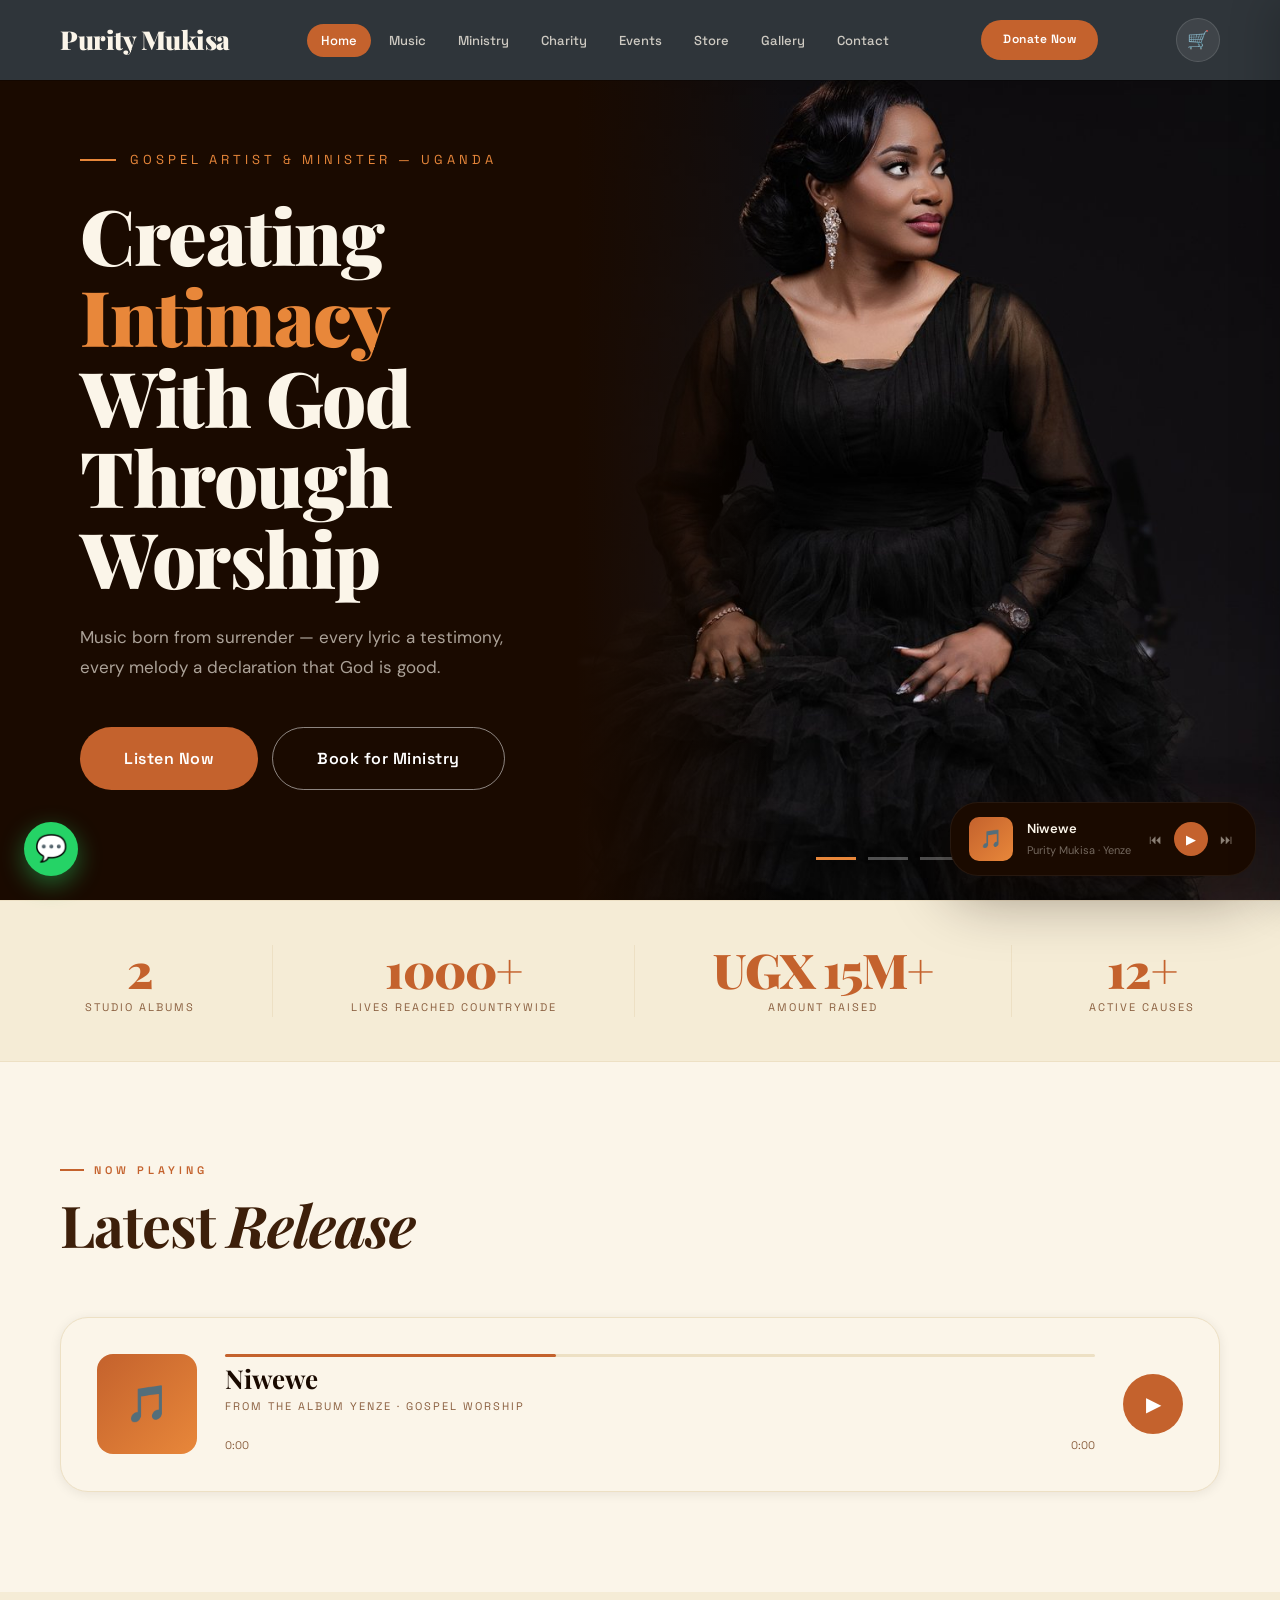
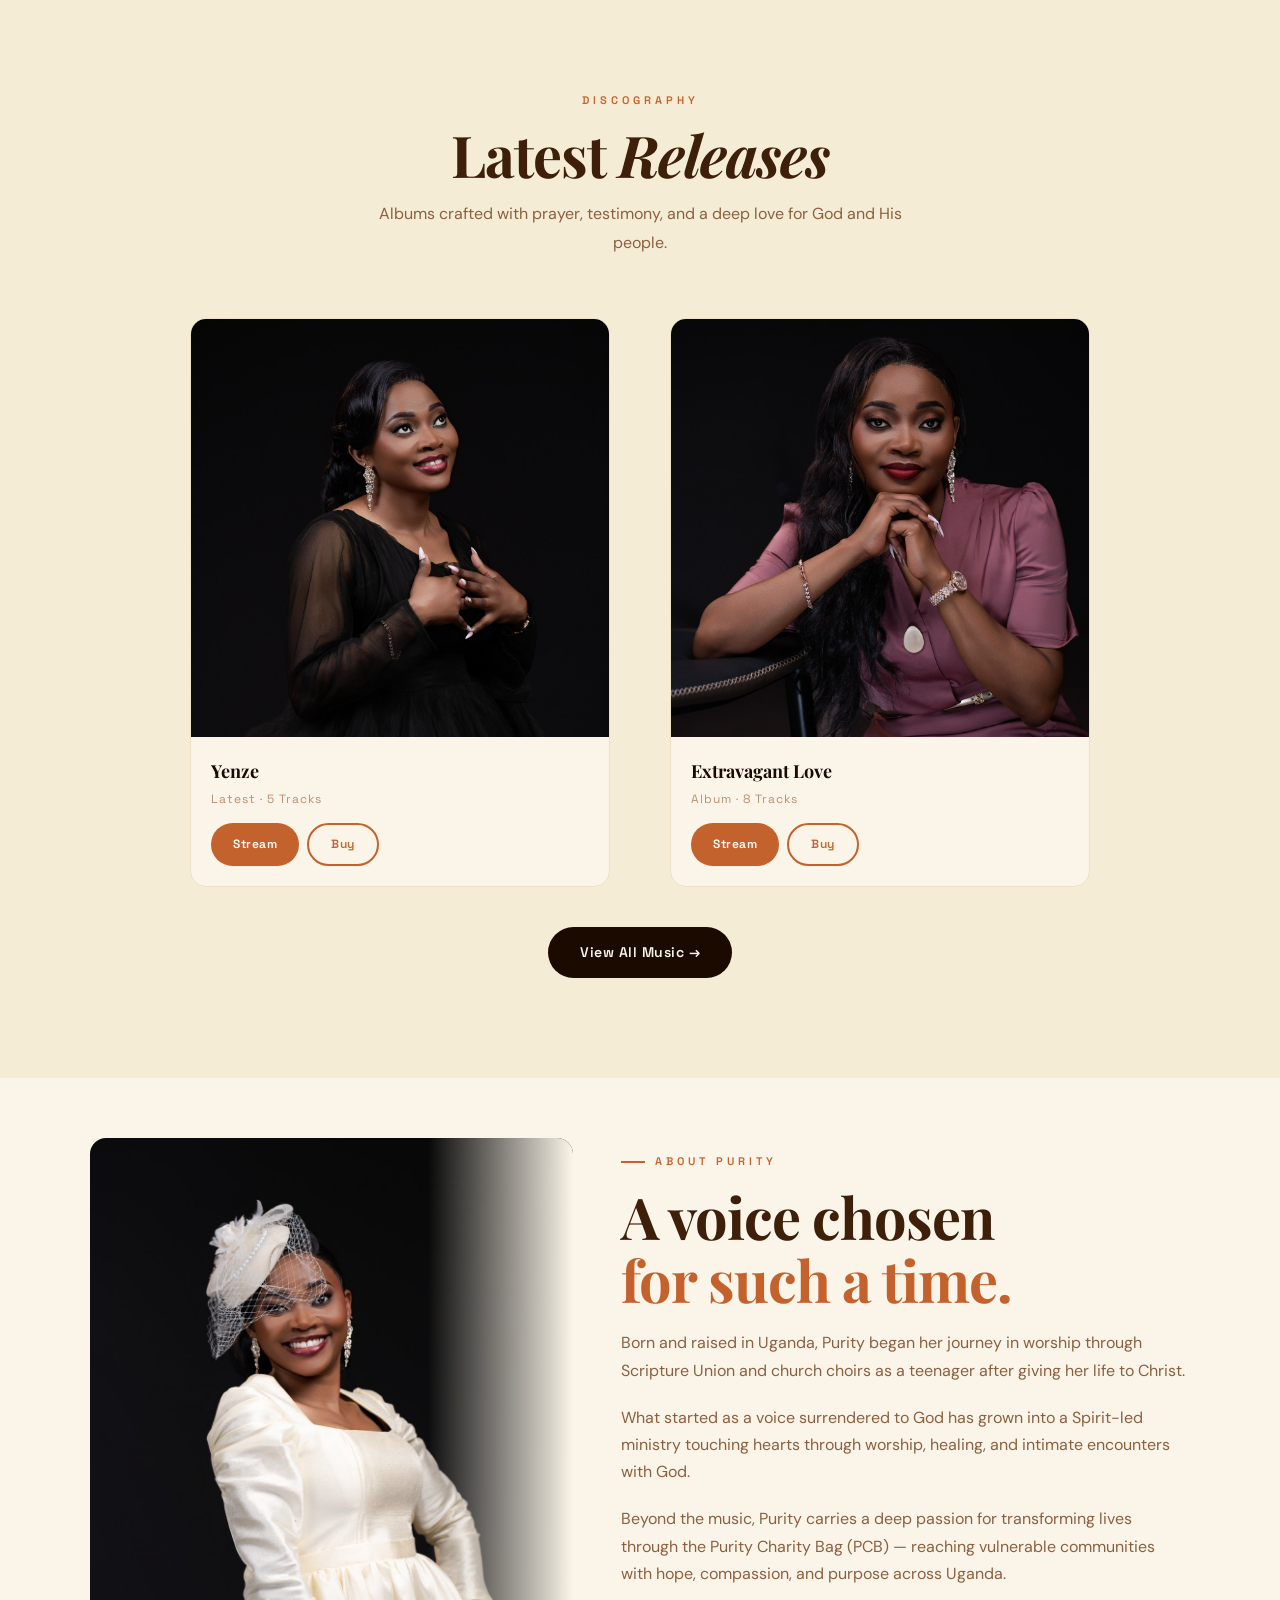
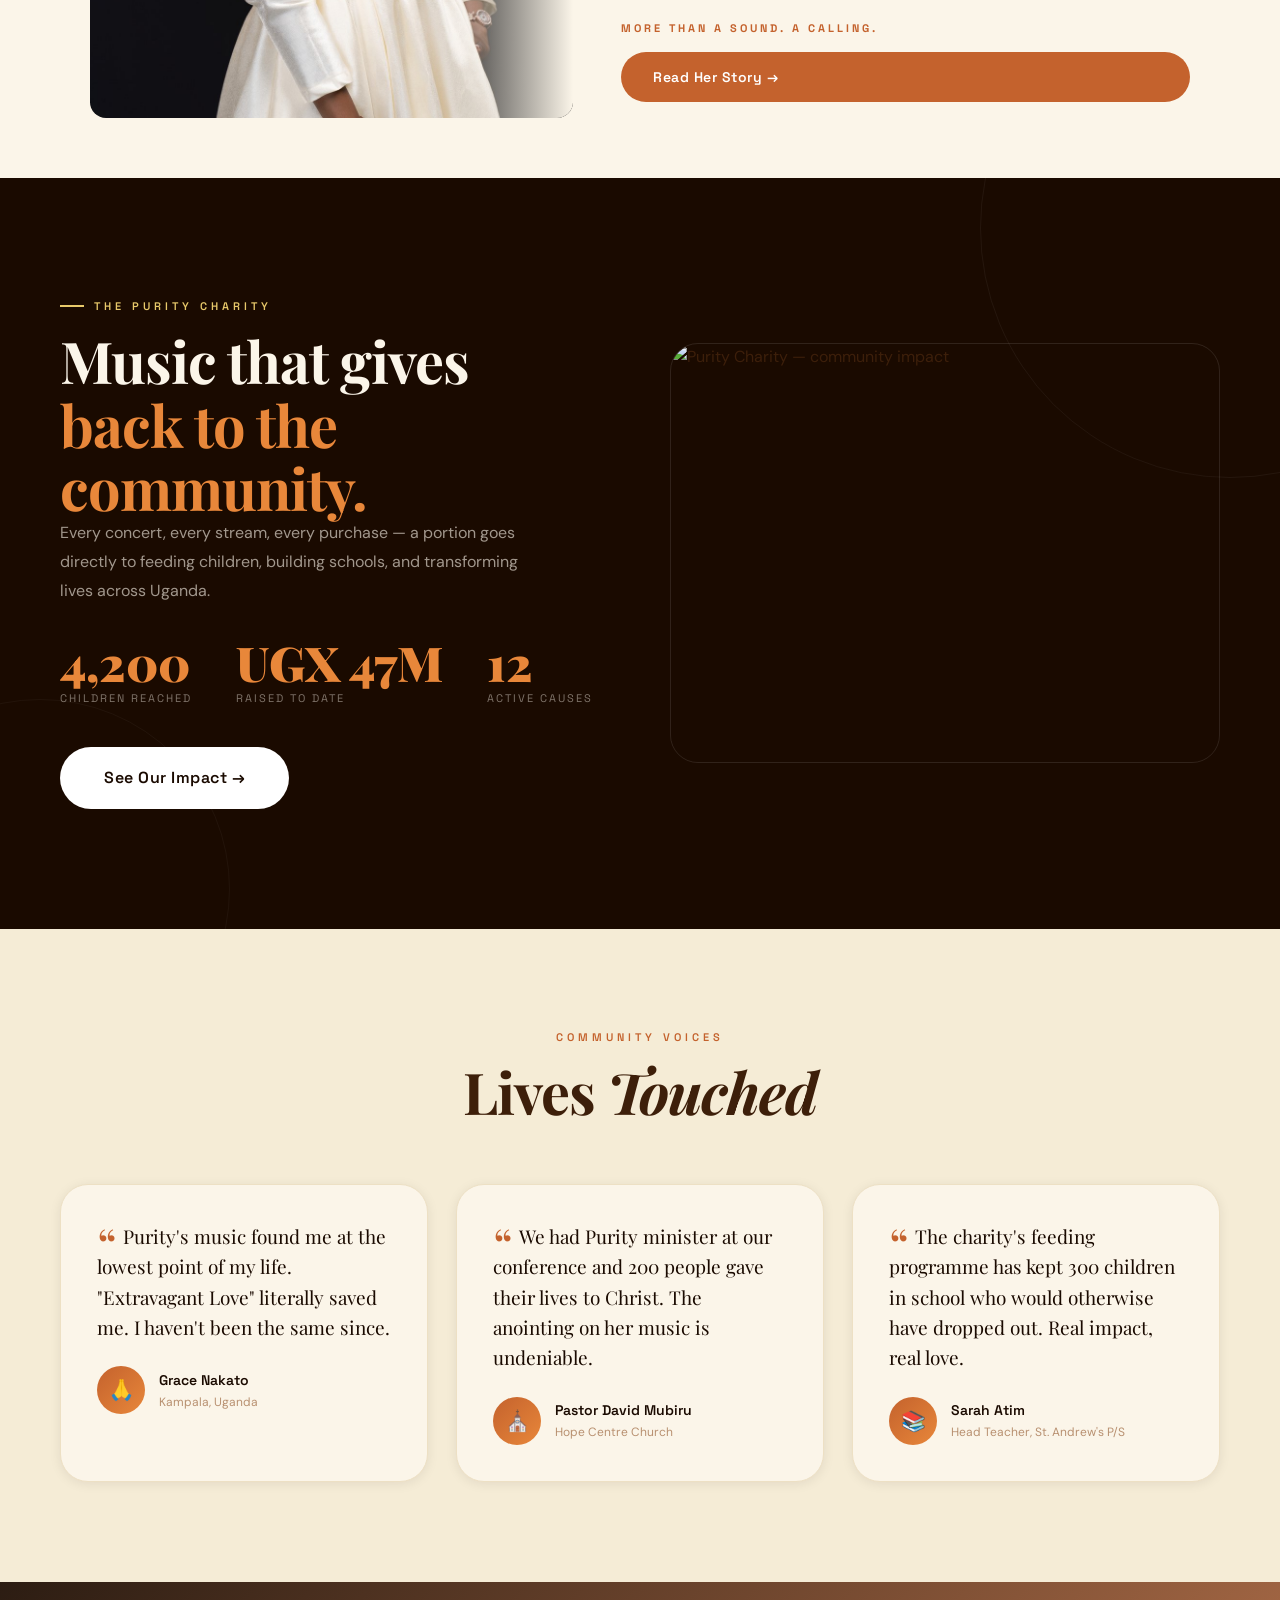
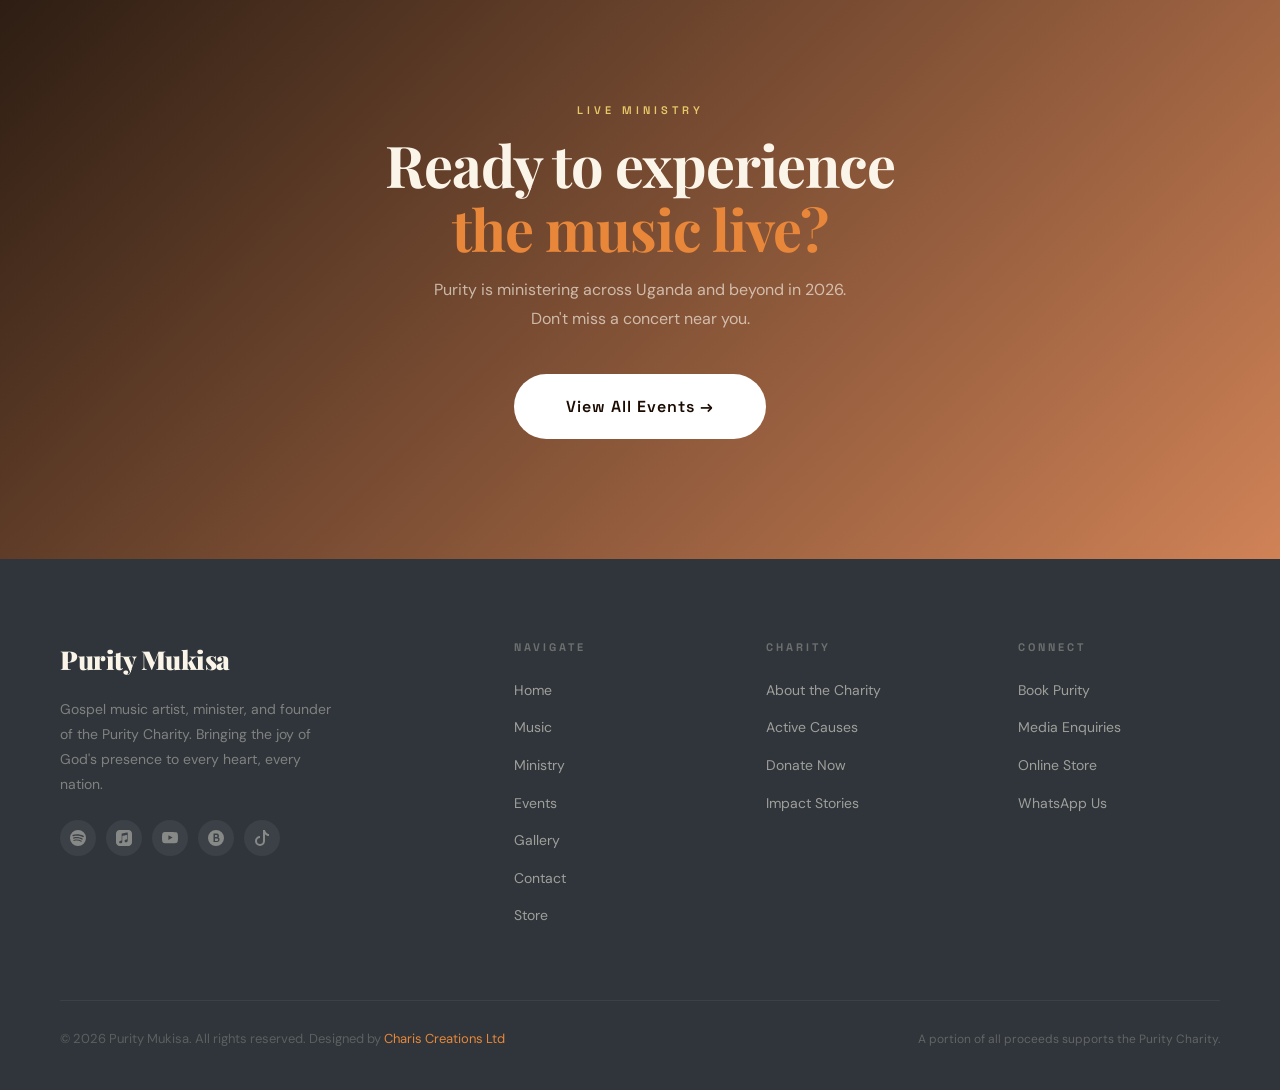
==== index.html @ 06e4e373 "Homepage: update About Purity charity name to Purity Charity Bag (PCB)" ====
<!DOCTYPE html>
<html lang="en">
<head>
<meta charset="UTF-8"/>
<meta name="viewport" content="width=device-width, initial-scale=1.0"/>
<title>Purity Mukisa — Ugandan Gospel Artist & Minister</title>
<meta name="description" content="Purity Mukisa is Uganda's celebrated gospel music artist, minister and founder of the Purity Charity."/>
<link rel="stylesheet" href="styles.css"/>
<script src="cart.js?v=2.2" defer></script>
<style>
/* ============================================================
   HOME-PAGE-ONLY OVERRIDES — uses shared styles.css tokens
============================================================ */

/* ── HERO SPLIT ─────────────────────────────── */
.hero-split { display:flex; min-height:700px; height:100vh; width:100%; background:var(--dark); }
.hero-split-content {
  width:45%; height:100%;
  display:flex; flex-direction:column; justify-content:center;
  padding:120px 60px 80px 80px; position:relative; z-index:20;
}
.hero-split-content .hero-eyebrow {
  font-family:'Space Grotesk', sans-serif;
  font-size:13px; letter-spacing:4px; text-transform:uppercase;
  color:var(--amber); margin-bottom:24px;
  display:flex; align-items:center; gap:14px;
}
.hero-split-content .hero-eyebrow::before {
  content:''; width:36px; height:2px; background:var(--amber);
}
.hero-split-content h1 {
  font-family:'Playfair Display', serif;
  font-size:clamp(48px,6vw,92px); font-weight:900;
  color:var(--cream); line-height:1.05; letter-spacing:-1.5px;
  max-width:560px; margin-bottom:24px;
}
.hero-split-content h1 em { color:var(--amber); font-style:normal; display:block; }
.hero-sub {
  color:rgba(251,245,233,0.65);
  font-size:17px; line-height:1.8;
  max-width:440px; margin-bottom:44px;
}
.hero-ctas { display:flex; gap:14px; flex-wrap:wrap; }
.hero-split-slides { width:55%; height:100%; position:relative; overflow:hidden; background:var(--dark-mid); }
.slideshow-container { width:100%; height:100%; position:relative; }
.slide {
  position:absolute; inset:0;
  opacity:0; visibility:hidden;
  transition: opacity 1.5s ease-in-out, transform 6s ease-out;
  transform:scale(1.05);
}
.slide.active { opacity:1; visibility:visible; transform:scale(1); }
.slide img { width:100%; height:100%; object-fit:cover; object-position:center 20%; display:block; }
.slide-overlay-left {
  position:absolute; top:0; left:0; width:30%; height:100%;
  background:linear-gradient(to left, transparent, var(--dark));
  z-index:10;
}
.slide-controls { position:absolute; bottom:40px; right:60px; display:flex; gap:12px; z-index:20; }
.dot { width:40px; height:3px; background:rgba(255,255,255,0.3); cursor:pointer; transition:background 0.3s ease; }
.dot.active { background:var(--amber); }

/* ── EXTRA BUTTON VARIANTS used on home ────── */
.btn-ghost {
  background:transparent; color:#fff;
  border:1.5px solid rgba(255,255,255,0.5);
}
.btn-ghost:hover {
  border-color:#fff; background:rgba(255,255,255,0.08);
  transform:translateY(-2px);
}
.btn-white { background:#fff; color:var(--dark); }
.btn-white:hover { background:var(--cream); transform:translateY(-2px); box-shadow:var(--shadow-md); }
.btn-xl { padding:20px 52px; font-size:16px; letter-spacing:1px; }

/* ── STATS BAR ──────────────────────────────── */
.stats-bar { background:var(--cream-dark); border-top:1px solid var(--cream-deep); border-bottom:1px solid var(--cream-deep); padding:44px 0; }
.stats-bar-inner { max-width:1240px; margin:0 auto; padding:0 40px; display:flex; justify-content:space-around; flex-wrap:wrap; gap:28px; }
.stats-divider { width:1px; background:var(--cream-deep); align-self:stretch; }
.stat-item { text-align:center; }
.stat-num { font-family:'Playfair Display', serif; font-size:48px; font-weight:900; color:var(--terra); line-height:1; margin-bottom:6px; letter-spacing:-1px; }
.stat-lbl { font-family:'Space Grotesk', sans-serif; font-size:11px; letter-spacing:2px; text-transform:uppercase; color:var(--text-muted); }

/* ── FEATURED SONG CARD ─────────────────────── */
.song-card {
  background:var(--cream); border-radius:var(--radius-lg);
  padding:36px; display:grid; grid-template-columns:auto 1fr auto;
  gap:28px; align-items:center;
  border:1px solid var(--cream-deep);
  box-shadow:var(--shadow-sm); transition:var(--transition);
}
.song-card:hover { border-color:var(--terra); box-shadow:var(--shadow-md); }
.song-card-art {
  width:100px; height:100px; border-radius:var(--radius-md);
  background:linear-gradient(135deg, var(--terra), var(--amber));
  display:flex; align-items:center; justify-content:center;
  font-size:36px; flex-shrink:0; overflow:hidden;
}
.song-card-art img { width:100%; height:100%; object-fit:cover; }
.song-card-info h3 { margin-bottom:4px; font-size:26px; color:var(--dark); }
.song-card-info p { font-size:11px; color:var(--text-muted); margin-bottom:20px; letter-spacing:2px; text-transform:uppercase; font-family:'Space Grotesk', sans-serif; }
.song-bar { height:3px; background:var(--cream-deep); border-radius:2px; margin-bottom:8px; width:100%; cursor:pointer; }
.song-fill { height:100%; width:38%; background:var(--terra); border-radius:2px; }
.song-times { display:flex; justify-content:space-between; font-size:11px; color:var(--text-muted); font-family:'Space Grotesk', sans-serif; }
.play-btn {
  width:60px; height:60px; border-radius:50%;
  background:var(--terra); color:#fff; border:none; cursor:pointer;
  font-size:20px; display:flex; align-items:center; justify-content:center;
  flex-shrink:0; transition:var(--transition);
}
.play-btn:hover { background:var(--terra-dark); transform:scale(1.08); }

/* ── ABOUT STRIP ────────────────────────────── */
.about-strip { background:var(--cream); padding:60px 0; overflow:hidden; }
.about-strip .grid-2 {
  gap:48px;
  align-items:center;
  max-width:1180px;
  margin:0 auto;
  padding:0 40px;
  grid-template-columns: 0.85fr 1fr;
}
.about-photo-col { position:relative; overflow:hidden; border-radius:var(--radius-md); aspect-ratio:5/6; }
.about-photo-col img { width:100%; height:100%; object-fit:cover; object-position:center 20%; display:block; }
.about-photo-col::after { content:''; position:absolute; inset:0; background:linear-gradient(to right, transparent 70%, var(--cream) 100%); pointer-events:none; }
.about-text-col { padding:0; display:flex; flex-direction:column; justify-content:center; }
.about-text-col p { margin-bottom:14px; line-height:1.7; }
.about-text-col h2 { margin-bottom:18px; }
.about-text-col h2 em { color:var(--terra); font-style:normal; }
.about-tagline {
  font-family:'Space Grotesk', sans-serif;
  font-size:11px; letter-spacing:3px; text-transform:uppercase;
  color:var(--terra); margin-bottom:40px; font-weight:700;
}

/* ── CHARITY STRIP ──────────────────────────── */
.charity-strip { background:var(--dark); padding:120px 0; position:relative; overflow:hidden; }
.charity-strip::before { content:''; position:absolute; top:-200px; right:-200px; width:500px; height:500px; border-radius:50%; border:1px solid rgba(255,255,255,0.05); }
.charity-strip::after { content:''; position:absolute; bottom:-150px; left:-150px; width:380px; height:380px; border-radius:50%; border:1px solid rgba(255,255,255,0.04); }
.charity-strip h2 em { color:var(--amber); font-style:normal; }
.charity-photo-box { position:relative; border-radius:var(--radius-lg); overflow:hidden; height:420px; border:1px solid rgba(255,255,255,0.1); }
.charity-photo-box img { width:100%; height:100%; object-fit:cover; object-position:center 20%; }
.charity-photo-box::after { content:''; position:absolute; inset:0; background:linear-gradient(to top, rgba(26,10,0,0.4), transparent); }
.c-stats { display:flex; gap:44px; flex-wrap:wrap; margin-bottom:40px; }
.c-stat-num { font-family:'Playfair Display', serif; font-size:48px; font-weight:900; color:var(--amber); line-height:1; }
.c-stat-lbl { font-size:11px; color:rgba(251,245,233,0.45); letter-spacing:2px; font-family:'Space Grotesk', sans-serif; text-transform:uppercase; margin-top:4px; }

/* ── CTA BANNER ─────────────────────────────── */
.cta-banner { position:relative; padding:120px 0; text-align:center; overflow:hidden; }
.cta-banner-bg { position:absolute; inset:0; background-size:cover; background-position:center 30%; filter:grayscale(30%) brightness(0.22); }
.cta-banner-overlay { position:absolute; inset:0; background:linear-gradient(135deg, rgba(26,10,0,0.92) 0%, rgba(196,98,45,0.78) 100%); }
.cta-banner-content { position:relative; z-index:1; }
.cta-banner-content h2 em { color:var(--amber); font-style:normal; }

/* ── BACKGROUND HELPERS ─────────────────────── */
.bg-white { background:var(--cream) !important; }
.bg-light { background:var(--cream-dark) !important; }

/* ── RESPONSIVE ─────────────────────────────── */
@media (max-width: 900px) {
  .hero-split { flex-direction:column; height:auto; min-height:auto; }
  .hero-split-content { width:100%; padding:140px 28px 60px; text-align:center; align-items:center; }
  .hero-split-content .hero-eyebrow { justify-content:center; }
  .hero-split-content h1 { margin-left:auto; margin-right:auto; }
  .hero-sub { margin-left:auto; margin-right:auto; }
  .hero-ctas { justify-content:center; }
  .hero-split-slides { width:100%; height:50vh; }
  .slide-overlay-left { width:100%; height:40%; top:auto; bottom:0; left:0; background:linear-gradient(to top, var(--dark), transparent); }
  .slide-controls { bottom:20px; left:50%; right:auto; transform:translateX(-50%); }
  .song-card { grid-template-columns:auto 1fr; gap:20px; }
  .song-card .play-btn { grid-column:1/-1; justify-self:center; }
  .about-photo-col { min-height:360px; }
  .about-photo-col::after { display:none; }
  .about-text-col { padding:48px 28px; }
}
</style>
</head>
<body>

<nav class="nav" id="nav">
  <div class="nav-inner">
    <a class="nav-logo" href="index.html">Purity Mukisa</a>
    <ul class="nav-links">
      <li><a href="index.html" class="active">Home</a></li>
      <li><a href="music.html">Music</a></li>
      <li><a href="ministry.html">Ministry</a></li>
      <li><a href="charity.html">Charity</a></li>
      <li><a href="events.html">Events</a></li>
      <li><a href="store.html">Store</a></li>
      <li><a href="gallery.html">Gallery</a></li>
      <li><a href="contact.html">Contact</a></li>
    </ul>
    <a class="btn btn-primary btn-sm" href="charity.html">Donate Now</a>
    <button class="cart-btn" type="button" data-cart-action="open" aria-label="View cart">🛒<span class="cart-count-badge empty">0</span></button>
    <div class="nav-hamburger" onclick="toggleMenu()"><span></span><span></span><span></span></div>
  </div>
</nav>
<div class="mobile-menu" id="mobileMenu">
  <button class="mobile-close" onclick="toggleMenu()">✕</button>
  <a href="index.html">Home</a><a href="music.html">Music</a><a href="ministry.html">Ministry</a>
  <a href="charity.html">Charity</a><a href="events.html">Events</a><a href="store.html">Store</a>
  <a href="gallery.html">Gallery</a><a href="contact.html">Contact</a>
</div>

<!-- HERO — Split Screen Slideshow -->
<section class="hero-split">
  <div class="hero-split-content">
    <div class="hero-eyebrow" data-cms="home-eyebrow">Gospel Artist &amp; Minister — Uganda</div>
    <h1 data-cms="home-headline">Creating<br/><em>Intimacy</em> With God<br/>Through Worship</h1>
    <p class="hero-sub" data-cms="home-sub">Music born from surrender — every lyric a testimony, every melody a declaration that God is good.</p>
    <div class="hero-ctas">
      <a class="btn btn-primary btn-lg" href="music.html">Listen Now</a>
      <a class="btn btn-ghost btn-lg" href="ministry.html">Book for Ministry</a>
    </div>
  </div>
  <div class="hero-split-slides">
    <div class="slideshow-container">
      <div class="slide active"><img src="assets/web/hero/hero-01.jpg" alt="Purity Mukisa" loading="eager"/></div>
      <div class="slide"><img src="assets/web/hero/hero-02.jpg" alt="Purity Mukisa" loading="lazy"/></div>
      <div class="slide"><img src="assets/web/hero/hero-03.jpg" alt="Purity Mukisa" loading="lazy"/></div>
      <div class="slide"><img src="assets/web/hero/hero-04.jpg" alt="Purity Mukisa" loading="lazy"/></div>
      <div class="slide"><img src="assets/web/hero/hero-05.jpg" alt="Purity Mukisa" loading="lazy"/></div>
      <div class="slide"><img src="assets/web/hero/hero-06.jpg" alt="Purity Mukisa" loading="lazy"/></div>
      <div class="slide"><img src="assets/web/hero/hero-07.jpg" alt="Purity Mukisa" loading="lazy"/></div>
      <div class="slide"><img src="assets/web/hero/hero-08.jpg" alt="Purity Mukisa" loading="lazy"/></div>
    </div>
    <div class="slide-overlay-left"></div>
    <div class="slide-controls">
      <div class="dot active" onclick="currentSlide(0)"></div>
      <div class="dot" onclick="currentSlide(1)"></div>
      <div class="dot" onclick="currentSlide(2)"></div>
      <div class="dot" onclick="currentSlide(3)"></div>
      <div class="dot" onclick="currentSlide(4)"></div>
      <div class="dot" onclick="currentSlide(5)"></div>
      <div class="dot" onclick="currentSlide(6)"></div>
      <div class="dot" onclick="currentSlide(7)"></div>
    </div>
  </div>
</section>

<!-- STATS BAR -->
<div class="stats-bar">
  <div class="stats-bar-inner">
    <div class="stat-item fade-up"><div class="stat-num" data-cms="home-stat-1-num">2</div><div class="stat-lbl" data-cms="home-stat-1-lbl">Studio Albums</div></div>
    <div class="stats-divider"></div>
    <div class="stat-item fade-up"><div class="stat-num">1000+</div><div class="stat-lbl">Lives Reached Countrywide</div></div>
    <div class="stats-divider"></div>
    <div class="stat-item fade-up"><div class="stat-num">UGX 15M+</div><div class="stat-lbl">Amount Raised</div></div>
    <div class="stats-divider"></div>
    <div class="stat-item fade-up"><div class="stat-num">12+</div><div class="stat-lbl">Active Causes</div></div>
  </div>
</div>

<!-- FEATURED SONG -->
<section class="section bg-white">
  <div class="container">
    <div class="section-header fade-up">
      <div class="eyebrow">Now Playing</div>
      <h2>Latest <em>Release</em></h2>
    </div>
    <div class="song-card fade-up">
      <div class="song-card-art">🎵</div>
      <div class="song-card-info">
        <div class="song-bar">
          <div class="song-fill" id="song-progress"></div>
        </div>
        <h3>Niwewe</h3>
        <p>From the album Yenze · Gospel Worship</p>
        <div class="song-times">
          <span id="current-time">0:00</span>
          <span id="total-time">0:00</span>
        </div>
        <audio id="audio-niwewe" preload="auto">
          <source src="assets/niwewe.mp3" type="audio/mpeg">
        </audio>
      </div>
      <button class="play-btn" id="play-btn-niwewe" onclick="togglePlay()">▶</button>
    </div>
  </div>
</section>

<!-- ALBUMS -->
<section class="section bg-light">
  <div class="container">
    <div class="section-header center fade-up">
      <div class="eyebrow center">Discography</div>
      <h2>Latest <em>Releases</em></h2>
      <p>Albums crafted with prayer, testimony, and a deep love for God and His people.</p>
    </div>
    <div class="grid-2 fade-up" style="max-width:900px;margin:0 auto;">
      <div class="album-card"><div class="album-art" style="background:url('assets/web/yenze.jpg') center/cover, linear-gradient(135deg,var(--terra),var(--amber));aspect-ratio:1/1;height:auto;"></div><div class="album-meta"><div class="album-title">Yenze</div><div class="album-year">Latest · 5 Tracks</div><div class="album-actions"><a class="btn btn-primary btn-sm" href="music.html">Stream</a><a class="btn btn-secondary btn-sm" href="store.html">Buy</a></div></div></div>
      <div class="album-card"><div class="album-art" style="background:url('assets/web/extravagant-love.jpg') center/cover, linear-gradient(135deg,var(--sage),var(--gold));aspect-ratio:1/1;height:auto;"></div><div class="album-meta"><div class="album-title">Extravagant Love</div><div class="album-year">Album · 8 Tracks</div><div class="album-actions"><a class="btn btn-primary btn-sm" href="music.html">Stream</a><a class="btn btn-secondary btn-sm" href="store.html">Buy</a></div></div></div>
    </div>
    <div class="text-center mt-40 fade-up"><a class="btn btn-dark" href="music.html">View All Music →</a></div>
  </div>
</section>

<!-- ABOUT SPLIT -->
<section class="about-strip">
  <div class="grid-2">
    <div class="about-photo-col fade-up">
      <img decoding="async" src="assets/web/about-purity-home.jpg" alt="Purity — Gospel Artist" loading="lazy"/>
    </div>
    <div class="about-text-col fade-up">
      <div class="eyebrow">About Purity</div>
      <h2 data-cms="home-about-headline">A voice chosen<br/><em>for such a time.</em></h2>
      <p style="margin-bottom:20px;">Born and raised in Uganda, Purity began her journey in worship through Scripture Union and church choirs as a teenager after giving her life to Christ.</p>
      <p style="margin-bottom:20px;">What started as a voice surrendered to God has grown into a Spirit-led ministry touching hearts through worship, healing, and intimate encounters with God.</p>
      <p style="margin-bottom:32px;">Beyond the music, Purity carries a deep passion for transforming lives through the Purity Charity Bag (PCB) — reaching vulnerable communities with hope, compassion, and purpose across Uganda.</p>
      <p class="about-tagline">More than a sound. A calling.</p>
      <a class="btn btn-primary" href="ministry.html">Read Her Story →</a>
    </div>
  </div>
</section>

<!-- CHARITY STRIP -->
<section class="charity-strip">
  <div class="container" style="position:relative;z-index:1;">
    <div class="grid-2">
      <div class="fade-up">
        <div class="eyebrow light">The Purity Charity</div>
        <h2 style="color:var(--cream);">Music that gives<br/><em>back to the community.</em></h2>
        <p style="color:rgba(251,245,233,0.6);max-width:460px;margin-bottom:32px;">Every concert, every stream, every purchase — a portion goes directly to feeding children, building schools, and transforming lives across Uganda.</p>
        <div class="c-stats">
          <div><div class="c-stat-num">4,200</div><div class="c-stat-lbl">Children reached</div></div>
          <div><div class="c-stat-num">UGX 47M</div><div class="c-stat-lbl">Raised to date</div></div>
          <div><div class="c-stat-num">12</div><div class="c-stat-lbl">Active causes</div></div>
        </div>
        <a class="btn btn-white btn-lg" href="charity.html">See Our Impact →</a>
      </div>
      <div class="fade-up">
        <div class="charity-photo-box">
          <img decoding="async" src="Purity%20Studio%20Shoot-68.jpg" alt="Purity Charity — community impact"/>
        </div>
      </div>
    </div>
  </div>
</section>

<!-- TESTIMONIALS -->
<section class="section bg-light">
  <div class="container">
    <div class="section-header center fade-up">
      <div class="eyebrow center">Community Voices</div>
      <h2>Lives <em>Touched</em></h2>
    </div>
    <div class="grid-3 fade-up">
      <div class="testimonial-card"><div class="t-quote">Purity's music found me at the lowest point of my life. "Extravagant Love" literally saved me. I haven't been the same since.</div><div class="t-author"><div class="t-avatar">🙏</div><div><div class="t-name">Grace Nakato</div><div class="t-role">Kampala, Uganda</div></div></div></div>
      <div class="testimonial-card"><div class="t-quote">We had Purity minister at our conference and 200 people gave their lives to Christ. The anointing on her music is undeniable.</div><div class="t-author"><div class="t-avatar">⛪</div><div><div class="t-name">Pastor David Mubiru</div><div class="t-role">Hope Centre Church</div></div></div></div>
      <div class="testimonial-card"><div class="t-quote">The charity's feeding programme has kept 300 children in school who would otherwise have dropped out. Real impact, real love.</div><div class="t-author"><div class="t-avatar">📚</div><div><div class="t-name">Sarah Atim</div><div class="t-role">Head Teacher, St. Andrew's P/S</div></div></div></div>
    </div>
  </div>
</section>

<!-- CTA BANNER -->
<section class="cta-banner">
  <div class="cta-banner-bg" style="background-image:url('Purity%20Studio%20Shoot-68.jpg');"></div>
  <div class="cta-banner-overlay"></div>
  <div class="cta-banner-content container">
    <div class="eyebrow light center fade-up">Live Ministry</div>
    <h2 style="color:var(--cream);margin-bottom:16px;" class="fade-up">Ready to experience<br/><em>the music live?</em></h2>
    <p style="color:rgba(251,245,233,0.65);margin-bottom:40px;max-width:440px;margin-left:auto;margin-right:auto;" class="fade-up">Purity is ministering across Uganda and beyond in 2026. Don't miss a concert near you.</p>
    <a class="btn btn-white btn-xl fade-up" href="events.html">View All Events →</a>
  </div>
</section>

<!-- FOOTER -->
<footer class="footer">
  <div class="container">
    <div class="footer-grid">
      <div class="footer-brand">
        <a class="nav-logo" href="index.html" style="color:var(--cream);">Purity Mukisa</a>
        <p>Gospel music artist, minister, and founder of the Purity Charity. Bringing the joy of God's presence to every heart, every nation.</p>
        <div class="social-row" style="margin-top:22px;">
          <a class="social-btn" href="https://open.spotify.com/artist/5dY3sCQgFWaGNixuBnQlW9" target="_blank" rel="noopener noreferrer" aria-label="Spotify" title="Spotify"><svg xmlns="http://www.w3.org/2000/svg" width="16" height="16" fill="currentColor" viewBox="0 0 16 16"><path d="M8 0a8 8 0 1 0 0 16A8 8 0 0 0 8 0m3.669 11.538a.5.5 0 0 1-.686.165c-1.879-1.147-4.243-1.407-7.028-.77a.499.499 0 0 1-.222-.973c3.048-.696 5.662-.397 7.77.892a.5.5 0 0 1 .166.686m.979-2.178a.624.624 0 0 1-.858.205c-2.15-1.321-5.428-1.704-7.972-.932a.625.625 0 0 1-.362-1.194c2.905-.881 6.517-.454 8.986 1.063a.624.624 0 0 1 .206.858m.084-2.268C10.154 5.56 5.9 5.419 3.438 6.166a.748.748 0 1 1-.434-1.432c2.826-.857 7.523-.692 10.492 1.07a.747.747 0 1 1-.764 1.288"/></svg></a><a class="social-btn" href="https://music.apple.com/ug/artist/purity-mukisa/1762441014" target="_blank" rel="noopener noreferrer" aria-label="Apple Music" title="Apple Music"><svg xmlns="http://www.w3.org/2000/svg" width="16" height="16" fill="currentColor" viewBox="0 0 16 16"><path fill-rule="evenodd" d="m10.995 0 .573.001q.241 0 .483.007c.35.01.705.03 1.051.093.352.063.68.166.999.329a3.36 3.36 0 0 1 1.47 1.468c.162.32.265.648.328 1 .063.347.084.7.093 1.051q.007.241.007.483l.001.573v5.99l-.001.573q0 .241-.008.483c-.01.35-.03.704-.092 1.05a3.5 3.5 0 0 1-.33 1 3.36 3.36 0 0 1-1.468 1.468 3.5 3.5 0 0 1-1 .33 7 7 0 0 1-1.05.092q-.241.007-.483.008l-.573.001h-5.99l-.573-.001q-.241 0-.483-.008a7 7 0 0 1-1.052-.092 3.6 3.6 0 0 1-.998-.33 3.36 3.36 0 0 1-1.47-1.468 3.6 3.6 0 0 1-.328-1 7 7 0 0 1-.093-1.05Q.002 11.81 0 11.568V5.005l.001-.573q0-.241.007-.483c.01-.35.03-.704.093-1.05a3.6 3.6 0 0 1 .329-1A3.36 3.36 0 0 1 1.9.431 3.5 3.5 0 0 1 2.896.1 7 7 0 0 1 3.95.008Q4.19.002 4.432 0h.573zm-.107 2.518-4.756.959H6.13a.66.66 0 0 0-.296.133.5.5 0 0 0-.16.31c-.004.027-.01.08-.01.16v5.952c0 .14-.012.275-.106.39-.095.115-.21.15-.347.177l-.31.063c-.393.08-.65.133-.881.223a1.4 1.4 0 0 0-.519.333 1.25 1.25 0 0 0-.332.995c.031.297.166.582.395.792.156.142.35.25.578.296.236.047.49.031.858-.043.196-.04.38-.102.555-.205a1.4 1.4 0 0 0 .438-.405 1.5 1.5 0 0 0 .233-.55c.042-.202.052-.386.052-.588V6.347c0-.276.08-.35.302-.404.024-.005 3.954-.797 4.138-.833.257-.049.378.025.378.294v3.524c0 .14-.001.28-.096.396-.094.115-.211.15-.348.178l-.31.062c-.393.08-.649.133-.88.223a1.4 1.4 0 0 0-.52.334 1.26 1.26 0 0 0-.34.994c.03.297.174.582.404.792a1.2 1.2 0 0 0 .577.294c.237.048.49.03.858-.044.197-.04.381-.098.556-.202a1.4 1.4 0 0 0 .438-.405q.173-.252.233-.549a2.7 2.7 0 0 0 .044-.589V2.865c0-.273-.143-.443-.4-.42-.04.003-.383.064-.424.073"/></svg></a><a class="social-btn" href="https://www.youtube.com/@PureMe11" target="_blank" rel="noopener noreferrer" aria-label="YouTube" title="YouTube"><svg xmlns="http://www.w3.org/2000/svg" width="16" height="16" fill="currentColor" viewBox="0 0 16 16"><path d="M8.051 1.999h.089c.822.003 4.987.033 6.11.335a2.01 2.01 0 0 1 1.415 1.42c.101.38.172.883.22 1.402l.01.104.022.26.008.104c.065.914.073 1.77.074 1.957v.075c-.001.194-.01 1.108-.082 2.06l-.008.105-.009.104c-.05.572-.124 1.14-.235 1.558a2.01 2.01 0 0 1-1.415 1.42c-1.16.312-5.569.334-6.18.335h-.142c-.309 0-1.587-.006-2.927-.052l-.17-.006-.087-.004-.171-.007-.171-.007c-1.11-.049-2.167-.128-2.654-.26a2.01 2.01 0 0 1-1.415-1.419c-.111-.417-.185-.986-.235-1.558L.09 9.82l-.008-.104A31 31 0 0 1 0 7.68v-.123c.002-.215.01-.958.064-1.778l.007-.103.003-.052.008-.104.022-.26.01-.104c.048-.519.119-1.023.22-1.402a2.01 2.01 0 0 1 1.415-1.42c.487-.13 1.544-.21 2.654-.26l.17-.007.172-.006.086-.003.171-.007A100 100 0 0 1 7.858 2zM6.4 5.209v4.818l4.157-2.408z"/></svg></a><a class="social-btn" href="https://www.boomplay.com/share/artist/95971295" target="_blank" rel="noopener noreferrer" aria-label="Boomplay" title="Boomplay"><svg xmlns="http://www.w3.org/2000/svg" width="16" height="16" fill="currentColor" viewBox="0 0 16 16"><path d="M8 0a8 8 0 1 0 0 16A8 8 0 0 0 8 0M5.5 3.5h3.25a2.25 2.25 0 0 1 1.6 3.84A2.5 2.5 0 0 1 9 12H5.5zm1.5 1.5v2H8.5a1 1 0 1 0 0-2zm0 3.5v2.5H9a1.25 1.25 0 0 0 0-2.5z"/></svg></a><a class="social-btn" href="https://www.tiktok.com/@puritymukisa11" target="_blank" rel="noopener noreferrer" aria-label="TikTok" title="TikTok"><svg xmlns="http://www.w3.org/2000/svg" width="16" height="16" fill="currentColor" viewBox="0 0 16 16"><path d="M9 0h1.98c.144.715.54 1.617 1.235 2.512C12.895 3.389 13.797 4 15 4v2c-1.753 0-3.07-.814-4-1.829V11a5 5 0 1 1-5-5v2a3 3 0 1 0 3 3z"/></svg></a>
        </div>
      </div>
      <div class="footer-col"><h5>Navigate</h5><ul class="footer-links"><li><a href="index.html">Home</a></li><li><a href="music.html">Music</a></li><li><a href="ministry.html">Ministry</a></li><li><a href="events.html">Events</a></li><li><a href="gallery.html">Gallery</a></li><li><a href="contact.html">Contact</a></li><li><a href="store.html">Store</a></li></ul></div>
      <div class="footer-col"><h5>Charity</h5><ul class="footer-links"><li><a href="charity.html">About the Charity</a></li><li><a href="charity.html">Active Causes</a></li><li><a href="charity.html">Donate Now</a></li><li><a href="charity.html">Impact Stories</a></li></ul></div>
      <div class="footer-col"><h5>Connect</h5><ul class="footer-links"><li><a href="contact.html">Book Purity</a></li><li><a href="contact.html">Media Enquiries</a></li><li><a href="store.html">Online Store</a></li><li><a href="https://wa.me/256771492492" target="_blank">WhatsApp Us</a></li></ul></div>
    </div>
    <div class="footer-bottom">
      <div class="footer-copy">&copy; 2026 Purity Mukisa. All rights reserved. Designed by <a href="https://chariscreationsltd.com" style="color:var(--amber);">Charis Creations Ltd</a></div>
      <div style="font-size:12px;color:rgba(251,245,233,0.25);">A portion of all proceeds supports the Purity Charity.</div>
    </div>
  </div>
</footer>

<div class="floating-player" id="player">
  <div class="fp-art">🎵</div>
  <div class="fp-info"><div class="fp-title">Niwewe</div><div class="fp-sub">Purity Mukisa · Yenze</div></div>
  <div class="fp-ctrl"><button class="fp-btn">⏮</button><button class="fp-play" id="fpBtn" onclick="toggleFP()">▶</button><button class="fp-btn">⏭</button></div>
  <audio id="fp-audio" src="assets/niwewe.mp3" preload="none"></audio>
</div>
<a class="wa-float" href="https://wa.me/256771492492?text=Hi%20Purity!" target="_blank">💬</a>

<!-- Cart Drawer -->
<div class="cart-overlay" id="cartOverlay" data-cart-action="close"></div>
<aside class="cart-drawer" id="cartDrawer" aria-label="Shopping cart">
  <div class="cart-drawer-header">
    <h3>Your Cart</h3>
    <button class="cart-drawer-close" type="button" data-cart-action="close" aria-label="Close cart">✕</button>
  </div>
  <div class="cart-drawer-body" id="cartDrawerBody"></div>
  <div class="cart-drawer-footer" id="cartDrawerFooter" style="display:none;">
    <div class="cart-summary-total"><span>Subtotal</span><span id="cartDrawerTotal">UGX 0</span></div>
    <p style="font-size:12px;color:var(--text-light);margin:10px 0 16px;">Delivery and any taxes calculated at checkout.</p>
    <a class="btn btn-primary" href="checkout.html" style="width:100%;justify-content:center;font-size:15px;padding:14px;">Proceed to Checkout →</a>
    <button type="button" data-cart-action="close" class="btn btn-secondary" style="width:100%;justify-content:center;margin-top:10px;padding:12px;">Continue Shopping</button>
  </div>
</aside>

<script>
window.addEventListener('scroll',()=>{
  document.getElementById('nav').classList.toggle('scrolled',scrollY>60);
  if(scrollY>500)document.getElementById('player').classList.add('up');
});
function toggleMenu(){document.getElementById('mobileMenu').classList.toggle('open');}

// Featured song player
function togglePlay() {
  var audio = document.getElementById('audio-niwewe');
  var btn = document.getElementById('play-btn-niwewe');
  var progress = document.getElementById('song-progress');
  var currentTimeEl = document.getElementById('current-time');
  var totalTimeEl = document.getElementById('total-time');
  if (!audio) { return; }
  if (audio.paused) {
    audio.play().then(function() { btn.innerHTML = '⏸'; }).catch(function(){});
  } else {
    audio.pause();
    btn.innerHTML = '▶';
  }
  audio.addEventListener('timeupdate', function() {
    var pct = (audio.currentTime / audio.duration) * 100;
    if (progress) progress.style.width = pct + '%';
    if (currentTimeEl) currentTimeEl.textContent = formatTime(audio.currentTime);
    if (totalTimeEl) totalTimeEl.textContent = formatTime(audio.duration);
  });
}
function formatTime(secs) {
  if (isNaN(secs)) return '0:00';
  var m = Math.floor(secs / 60);
  var s = Math.floor(secs % 60);
  return m + ':' + (s < 10 ? '0' : '') + s;
}

// Floating player
function toggleFP(){
  var a=document.getElementById('fp-audio');
  var b=document.getElementById('fpBtn');
  if(!a.src||a.src===window.location.href){alert('Audio not available right now.');return;}
  if(a.paused){a.play();b.textContent='❚❚';}
  else{a.pause();b.textContent='▶';}
}

// Fade-up observer
const obs=new IntersectionObserver(e=>e.forEach(x=>{if(x.isIntersecting)x.target.classList.add('visible')}),{threshold:0.12});
document.querySelectorAll('.fade-up').forEach(el=>obs.observe(el));

// Hero slideshow
let slideIndex = 0;
let slides = document.querySelectorAll('.slide');
let dots = document.querySelectorAll('.dot');
let slideTimer;
function showSlides(n) {
  if(!slides || slides.length === 0) return;
  slides.forEach(s => s.classList.remove('active'));
  dots.forEach(d => d.classList.remove('active'));
  slideIndex = n;
  if (slideIndex >= slides.length) slideIndex = 0;
  if (slideIndex < 0) slideIndex = slides.length - 1;
  slides[slideIndex].classList.add('active');
  dots[slideIndex].classList.add('active');
}
function nextSlide() { showSlides(slideIndex + 1); }
function currentSlide(n) { clearInterval(slideTimer); showSlides(n); slideTimer = setInterval(nextSlide, 5000); }
if (slides && slides.length > 0) {
  slideTimer = setInterval(nextSlide, 5000);
}
</script>

</body>
</html>
---- styles.css ----
/* ============================================================
   PURITY MINISTRY — DESIGN SYSTEM
   Direction 3: Living Colour / Joyful Gospel
   Designed by Charis Creations Ltd
============================================================ */
@import url('https://fonts.googleapis.com/css2?family=Playfair+Display:ital,wght@0,400;0,700;0,900;1,400;1,700&family=Space+Grotesk:wght@300;400;500;600;700&family=DM+Sans:wght@300;400;500;700&display=swap');

:root {
  --cream:       #FBF5E9;
  --cream-dark:  #F5ECD6;
  --cream-deep:  #EDE0C4;
  --terra:       #C4622D;
  --terra-dark:  #9E4B1F;
  --amber:       #E8873A;
  --gold:        #C9A84C;
  --gold-light:  #E8C96A;
  --sage:        #4A7C59;
  --sage-light:  #6AA880;
  --sage-pale:   #D4EAD9;
  --dark:        #1A0A00;
  --dark-mid:    #3D1F0A;
  --dark-soft:   #6B3A1F;
  --charcoal:      #2F353A;
  --charcoal-deep: #23272B;
  --text:        #3D1F0A;
  --text-muted:  #8B6040;
  --text-light:  #B89070;
  --white:       #FFFFFF;
  --radius-sm:   8px;
  --radius-md:   16px;
  --radius-lg:   28px;
  --radius-xl:   40px;
  --shadow-sm:   0 2px 12px rgba(26,10,0,0.08);
  --shadow-md:   0 8px 32px rgba(26,10,0,0.12);
  --shadow-lg:   0 20px 60px rgba(26,10,0,0.18);
  --transition:  all 0.3s cubic-bezier(0.4,0,0.2,1);
}

/* ---- Reset ---- */
*, *::before, *::after { box-sizing: border-box; margin: 0; padding: 0; }
html { scroll-behavior: smooth; }
body {
  background: var(--cream);
  color: var(--text);
  font-family: 'DM Sans', sans-serif;
  font-size: 16px;
  line-height: 1.6;
  overflow-x: hidden;
}
a { text-decoration: none; }
img { max-width: 100%; display: block; }

/* ---- Typography ---- */
h1, h2, h3 { font-family: 'Playfair Display', serif; line-height: 1.1; }
h1 { font-size: clamp(44px, 7vw, 96px); font-weight: 900; letter-spacing: -2px; }
h2 { font-size: clamp(32px, 4.5vw, 60px); font-weight: 700; letter-spacing: -1px; }
h3 { font-size: clamp(22px, 3vw, 34px); font-weight: 700; }
h4 { font-family: 'Space Grotesk', sans-serif; font-size: 18px; font-weight: 600; }
p  { color: var(--text-muted); line-height: 1.8; }

.eyebrow {
  font-family: 'Space Grotesk', sans-serif;
  font-size: 11px; letter-spacing: 4px;
  text-transform: uppercase; font-weight: 600;
  color: var(--terra); margin-bottom: 14px;
  display: flex; align-items: center; gap: 10px;
}
.eyebrow::before { content: ''; width: 24px; height: 2px; background: var(--terra); display: inline-block; }
.eyebrow.center { justify-content: center; }
.eyebrow.center::before { display: none; }
.eyebrow.light { color: var(--gold-light); }
.eyebrow.light::before { background: var(--gold-light); }

/* ---- Layout ---- */
.container   { max-width: 1240px; margin: 0 auto; padding: 0 40px; }
.section     { padding: 100px 0; }
.section-sm  { padding: 60px 0; }
.grid-2      { display: grid; grid-template-columns: 1fr 1fr; gap: 60px; align-items: center; }
.grid-3      { display: grid; grid-template-columns: repeat(3, 1fr); gap: 28px; }
.grid-4      { display: grid; grid-template-columns: repeat(4, 1fr); gap: 24px; }

.section-header { margin-bottom: 60px; }
.section-header.center { text-align: center; }
.section-header h2 { margin-bottom: 14px; }
.section-header p  { max-width: 580px; }
.section-header.center p { margin: 0 auto; }

/* ---- Buttons ---- */
.btn {
  display: inline-flex; align-items: center; gap: 8px;
  padding: 14px 32px; border-radius: 100px;
  font-family: 'Space Grotesk', sans-serif;
  font-size: 14px; font-weight: 600; letter-spacing: 0.5px;
  cursor: pointer; border: none; transition: var(--transition);
  text-decoration: none;
}
.btn-primary   { background: var(--terra); color: #fff; }
.btn-primary:hover { background: var(--terra-dark); transform: translateY(-2px); box-shadow: var(--shadow-md); }
.btn-secondary { background: transparent; color: var(--terra); border: 2px solid var(--terra); }
.btn-secondary:hover { background: var(--terra); color: #fff; transform: translateY(-2px); }
.btn-dark      { background: var(--dark); color: var(--cream); }
.btn-dark:hover { background: var(--dark-mid); transform: translateY(-2px); box-shadow: var(--shadow-md); }
.btn-green     { background: var(--sage); color: #fff; }
.btn-green:hover { background: #3A6347; transform: translateY(-2px); box-shadow: 0 8px 24px rgba(74,124,89,0.3); }
.btn-gold      { background: var(--gold); color: var(--dark); }
.btn-gold:hover { background: var(--gold-light); transform: translateY(-2px); }
.btn-sm  { padding: 10px 22px; font-size: 12px; }
.btn-lg  { padding: 18px 44px; font-size: 16px; }

/* ---- Navigation ---- */
.nav {
  position: fixed; top: 0; left: 0; right: 0; z-index: 1000;
  padding: 18px 0; transition: var(--transition);
  background: var(--charcoal);
  box-shadow: 0 1px 0 rgba(0,0,0,0.25);
}
.nav.scrolled {
  background: var(--charcoal-deep);
  backdrop-filter: blur(20px);
  box-shadow: 0 2px 16px rgba(0,0,0,0.35);
  padding: 12px 0;
}
.nav-inner {
  max-width: 1240px; margin: 0 auto; padding: 0 40px;
  display: flex; align-items: center; justify-content: space-between; gap: 20px;
}
.nav-logo {
  font-family: 'Playfair Display', serif;
  font-size: 26px; font-weight: 900; color: var(--cream);
  letter-spacing: -0.5px; text-decoration: none; flex-shrink: 0;
}
.nav-logo span { color: var(--amber); }
.nav-logo.light { color: var(--cream); }
.nav-logo.light span { color: var(--amber); }
.nav-links { display: flex; align-items: center; gap: 4px; list-style: none; }
.nav-links a {
  font-family: 'Space Grotesk', sans-serif;
  font-size: 13px; font-weight: 500; color: rgba(251,245,233,0.78);
  text-decoration: none; padding: 8px 14px; border-radius: 100px;
  transition: var(--transition);
}
.nav-links a:hover, .nav-links a.active { background: var(--terra); color: #fff; }
.nav-hamburger { display: none; flex-direction: column; gap: 5px; cursor: pointer; padding: 6px; }
.nav-hamburger span { width: 24px; height: 2px; background: var(--cream); border-radius: 2px; transition: var(--transition); }
.nav-hamburger.light span { background: var(--cream); }

/* ---- Page Hero (inner pages) ---- */
.page-hero {
  padding: 160px 0 80px;
  background: var(--dark);
  position: relative; overflow: hidden;
  text-align: center;
}
.page-hero::before {
  content: ''; position: absolute; top: 0; left: 0; right: 0; bottom: 0;
  background: radial-gradient(ellipse at 50% 0%, rgba(232,135,58,0.2), transparent 60%);
}
.page-hero .eyebrow { color: var(--amber); justify-content: center; }
.page-hero .eyebrow::before { display: none; }
.page-hero h1 { color: var(--cream); position: relative; z-index: 1; }
.page-hero h1 em { color: var(--amber); font-style: normal; }
.page-hero p { color: rgba(251,245,233,0.5); position: relative; z-index: 1; max-width: 500px; margin: 16px auto 0; }

/* ---- Album / Music Cards ---- */
.album-card {
  background: var(--cream); border-radius: var(--radius-md);
  overflow: hidden; border: 1px solid var(--cream-deep);
  transition: var(--transition); cursor: pointer;
}
.album-card:hover { transform: translateY(-6px); box-shadow: var(--shadow-lg); }
.album-art { height: 220px; display: flex; align-items: center; justify-content: center; font-size: 60px; }
.album-art-1 { background: linear-gradient(135deg, var(--terra), var(--amber)); }
.album-art-2 { background: linear-gradient(135deg, var(--sage), var(--gold)); }
.album-art-3 { background: linear-gradient(135deg, var(--gold), var(--terra)); }
.album-art-4 { background: linear-gradient(135deg, var(--dark-mid), var(--terra)); }
.album-art-5 { background: linear-gradient(135deg, var(--amber), var(--sage)); }
.album-art-6 { background: linear-gradient(135deg, var(--terra-dark), var(--gold)); }
.album-meta    { padding: 20px; }
.album-title   { font-family: 'Playfair Display', serif; font-size: 18px; font-weight: 700; margin-bottom: 4px; color: var(--dark); }
.album-year    { font-size: 12px; color: var(--text-light); font-family: 'Space Grotesk', sans-serif; letter-spacing: 1px; margin-bottom: 14px; }
.album-actions { display: flex; gap: 8px; }

/* ---- Song List ---- */
.song-list-item {
  display: flex; align-items: center; gap: 20px;
  padding: 18px 24px; border-radius: var(--radius-md);
  background: var(--cream); border: 1px solid var(--cream-deep);
  margin-bottom: 10px; transition: var(--transition); cursor: pointer;
}
.song-list-item:hover { border-color: var(--terra); box-shadow: var(--shadow-sm); }
.song-num  { font-family: 'Space Grotesk', sans-serif; font-size: 14px; font-weight: 700; color: var(--text-light); width: 28px; text-align: center; flex-shrink: 0; }
.song-art  { width: 50px; height: 50px; border-radius: var(--radius-sm); display: flex; align-items: center; justify-content: center; font-size: 20px; flex-shrink: 0; }
.song-info { flex: 1; min-width: 0; }
.song-name { font-weight: 600; color: var(--dark); margin-bottom: 3px; white-space: nowrap; overflow: hidden; text-overflow: ellipsis; }
.song-album{ font-size: 12px; color: var(--text-light); font-family: 'Space Grotesk', sans-serif; }
.song-dur  { font-size: 13px; color: var(--text-light); font-family: 'Space Grotesk', sans-serif; flex-shrink: 0; }
.song-play {
  width: 36px; height: 36px; border-radius: 50%;
  background: var(--terra); color: #fff; border: none; cursor: pointer;
  flex-shrink: 0; display: flex; align-items: center; justify-content: center;
  font-size: 13px; opacity: 0; transition: var(--transition);
}
.song-list-item:hover .song-play { opacity: 1; }

/* ---- Filter Buttons ---- */
.filter-row { display: flex; gap: 10px; flex-wrap: wrap; margin-bottom: 40px; }
.filter-btn {
  padding: 8px 20px; border-radius: 100px;
  font-family: 'Space Grotesk', sans-serif; font-size: 13px; font-weight: 500;
  cursor: pointer; border: 1px solid var(--cream-deep);
  background: var(--cream); color: var(--text-muted); transition: var(--transition);
}
.filter-btn:hover, .filter-btn.active { background: var(--terra); color: #fff; border-color: var(--terra); }

/* ---- Cause / Charity Cards ---- */
.cause-card {
  background: var(--cream); border-radius: var(--radius-lg);
  overflow: hidden; border: 1px solid var(--cream-deep);
  transition: var(--transition);
}
.cause-card:hover { transform: translateY(-5px); box-shadow: var(--shadow-lg); }
.cause-img { height: 200px; display: flex; align-items: center; justify-content: center; font-size: 60px; }
.cause-img-1 { background: linear-gradient(135deg, var(--sage), var(--sage-light)); }
.cause-img-2 { background: linear-gradient(135deg, var(--amber), var(--gold)); }
.cause-img-3 { background: linear-gradient(135deg, var(--terra), var(--amber)); }
.cause-img-4 { background: linear-gradient(135deg, var(--dark-mid), var(--sage)); }
.cause-body    { padding: 28px; }
.cause-title   { font-family: 'Playfair Display', serif; font-size: 20px; font-weight: 700; margin-bottom: 8px; color: var(--dark); }
.cause-desc    { font-size: 14px; margin-bottom: 20px; }
.prog-labels   { display: flex; justify-content: space-between; font-size: 12px; margin-bottom: 8px; font-family: 'Space Grotesk', sans-serif; }
.prog-raised   { color: var(--sage); font-weight: 600; }
.prog-pct      { color: var(--text-light); }
.prog-bar      { height: 6px; background: var(--cream-deep); border-radius: 3px; margin-bottom: 20px; }
.prog-fill     { height: 100%; border-radius: 3px; background: linear-gradient(90deg, var(--sage), var(--sage-light)); }

/* ---- Forms ---- */
.form-group  { margin-bottom: 20px; }
.label-dark  { display: block; font-family: 'Space Grotesk', sans-serif; font-size: 12px; letter-spacing: 2px; text-transform: uppercase; color: var(--text-muted); margin-bottom: 8px; }
.label-light { display: block; font-family: 'Space Grotesk', sans-serif; font-size: 12px; letter-spacing: 2px; text-transform: uppercase; color: rgba(251,245,233,0.5); margin-bottom: 8px; }
.input-light {
  width: 100%; padding: 14px 18px;
  background: var(--cream-dark); border: 1px solid var(--cream-deep);
  border-radius: var(--radius-sm); color: var(--dark);
  font-size: 15px; font-family: 'DM Sans', sans-serif;
  outline: none; transition: var(--transition);
}
.input-light:focus { border-color: var(--terra); background: var(--cream); }
.input-light::placeholder { color: var(--text-light); }
.input-dark {
  width: 100%; padding: 14px 18px;
  background: rgba(255,255,255,0.06); border: 1px solid rgba(255,255,255,0.1);
  border-radius: var(--radius-sm); color: var(--cream);
  font-size: 15px; font-family: 'DM Sans', sans-serif;
  outline: none; transition: var(--transition);
}
.input-dark:focus { border-color: var(--amber); background: rgba(255,255,255,0.09); }
.input-dark::placeholder { color: rgba(251,245,233,0.25); }
textarea.input-light, textarea.input-dark { resize: vertical; min-height: 130px; }

/* ---- Testimonial Cards ---- */
.testimonial-card { background: var(--cream); border-radius: var(--radius-lg); padding: 36px; border: 1px solid var(--cream-deep); box-shadow: var(--shadow-sm); }
.t-quote { font-family: 'Playfair Display', serif; font-size: 19px; color: var(--dark); line-height: 1.6; margin-bottom: 24px; }
.t-quote::before { content: '\201C'; font-size: 48px; color: var(--terra); line-height: 0; vertical-align: -20px; margin-right: 6px; }
.t-author { display: flex; align-items: center; gap: 14px; }
.t-avatar  { width: 48px; height: 48px; border-radius: 50%; background: linear-gradient(135deg, var(--terra), var(--amber)); display: flex; align-items: center; justify-content: center; font-size: 20px; flex-shrink: 0; }
.t-name    { font-weight: 600; font-size: 14px; color: var(--dark); margin-bottom: 2px; font-family: 'Space Grotesk', sans-serif; }
.t-role    { font-size: 12px; color: var(--text-light); }

/* ---- Event Cards ---- */
.event-card {
  display: grid; grid-template-columns: 100px 1fr auto;
  gap: 24px; align-items: center;
  padding: 28px 32px;
  background: var(--cream); border: 1px solid var(--cream-deep);
  border-radius: var(--radius-md); margin-bottom: 14px;
  transition: var(--transition);
}
.event-card:hover { border-color: var(--terra); box-shadow: var(--shadow-sm); }
.event-date { text-align: center; background: var(--terra); color: #fff; border-radius: var(--radius-md); padding: 14px; }
.event-day   { font-family: 'Playfair Display', serif; font-size: 36px; font-weight: 900; line-height: 1; }
.event-month { font-family: 'Space Grotesk', sans-serif; font-size: 11px; letter-spacing: 2px; text-transform: uppercase; opacity: 0.8; }
.event-info h4 { color: var(--dark); margin-bottom: 6px; }
.event-loc { display: flex; align-items: center; gap: 6px; font-size: 12px; color: var(--text-light); margin-top: 6px; font-family: 'Space Grotesk', sans-serif; }

/* ---- Product Cards ---- */
.product-card { background: var(--cream); border-radius: var(--radius-md); overflow: hidden; border: 1px solid var(--cream-deep); transition: var(--transition); }
.product-card:hover { transform: translateY(-5px); box-shadow: var(--shadow-lg); }
.product-img { height: 240px; display: flex; align-items: center; justify-content: center; font-size: 60px; position: relative; }
.prod-badge  { position: absolute; top: 14px; left: 14px; padding: 5px 12px; border-radius: 100px; font-size: 10px; letter-spacing: 1px; text-transform: uppercase; font-family: 'Space Grotesk', sans-serif; font-weight: 600; }
.badge-new  { background: var(--terra); color: #fff; }
.badge-best { background: var(--gold); color: var(--dark); }
.badge-dig  { background: var(--sage); color: #fff; }
.product-body  { padding: 20px; }
.product-name  { font-weight: 700; color: var(--dark); margin-bottom: 4px; font-family: 'Space Grotesk', sans-serif; }
.product-type  { font-size: 12px; color: var(--text-light); margin-bottom: 12px; }
.product-foot  { display: flex; align-items: center; justify-content: space-between; }
.product-price { font-family: 'Playfair Display', serif; font-size: 22px; font-weight: 700; color: var(--terra); }

/* ---- Gallery ---- */
.gallery-grid { columns: 3; gap: 16px; }
.gal-item {
  width: 100%; margin-bottom: 16px; break-inside: avoid;
  border-radius: var(--radius-md); overflow: hidden;
  display: flex; align-items: center; justify-content: center;
  cursor: pointer; transition: var(--transition); font-size: 40px;
}
.gal-item:hover { opacity: 0.88; transform: scale(0.985); }

/* ---- Contact Methods ---- */
.contact-method { display: flex; align-items: flex-start; gap: 16px; margin-bottom: 24px; }
.c-icon { width: 50px; height: 50px; border-radius: var(--radius-sm); background: var(--cream-dark); display: flex; align-items: center; justify-content: center; font-size: 22px; flex-shrink: 0; }
.c-label { font-size: 11px; letter-spacing: 2px; text-transform: uppercase; color: var(--text-light); font-family: 'Space Grotesk', sans-serif; margin-bottom: 4px; }
.c-value { font-weight: 600; color: var(--dark); font-size: 15px; }

/* ---- Floating Player ---- */
.floating-player {
  position: fixed; bottom: 24px; right: 24px;
  background: var(--dark); border-radius: var(--radius-lg);
  padding: 14px 18px; display: flex; align-items: center; gap: 14px;
  box-shadow: 0 20px 60px rgba(26,10,0,0.4); z-index: 900;
  min-width: 280px; border: 1px solid rgba(255,255,255,0.06);
  transform: translateY(120px); opacity: 0; transition: var(--transition);
}
.floating-player.up { transform: translateY(0); opacity: 1; }
.fp-art  { width: 44px; height: 44px; border-radius: 10px; background: linear-gradient(135deg, var(--terra), var(--amber)); display: flex; align-items: center; justify-content: center; font-size: 18px; flex-shrink: 0; }
.fp-info { flex: 1; min-width: 0; }
.fp-title{ font-weight: 600; font-size: 13px; color: var(--cream); white-space: nowrap; overflow: hidden; text-overflow: ellipsis; }
.fp-sub  { font-size: 11px; color: rgba(251,245,233,0.4); margin-top: 2px; }
.fp-ctrl { display: flex; align-items: center; gap: 8px; }
.fp-btn  { background: none; border: none; color: rgba(251,245,233,0.5); cursor: pointer; font-size: 13px; padding: 4px; transition: var(--transition); }
.fp-btn:hover { color: var(--amber); }
.fp-play { width: 34px; height: 34px; border-radius: 50%; background: var(--terra); color: #fff; border: none; cursor: pointer; font-size: 13px; display: flex; align-items: center; justify-content: center; transition: var(--transition); }
.fp-play:hover { background: var(--amber); }

/* ---- WhatsApp Float ---- */
.wa-float {
  position: fixed; bottom: 24px; left: 24px; z-index: 900;
  width: 54px; height: 54px; border-radius: 50%;
  background: #25D366; color: #fff;
  display: flex; align-items: center; justify-content: center;
  font-size: 26px; box-shadow: 0 8px 24px rgba(37,211,102,0.45);
  text-decoration: none; transition: var(--transition);
}
.wa-float:hover { transform: scale(1.1); box-shadow: 0 12px 32px rgba(37,211,102,0.55); }

/* ---- Footer ---- */
.footer { background: var(--charcoal); padding: 80px 0 40px; }
.footer-grid { display: grid; grid-template-columns: 2fr 1fr 1fr 1fr; gap: 50px; margin-bottom: 60px; }
.footer-brand p { color: rgba(251,245,233,0.4); font-size: 14px; margin-top: 16px; max-width: 280px; }
.footer-col h5 { font-family: 'Space Grotesk', sans-serif; font-size: 11px; letter-spacing: 3px; text-transform: uppercase; color: rgba(251,245,233,0.3); margin-bottom: 20px; }
.footer-links  { list-style: none; }
.footer-links li { margin-bottom: 12px; }
.footer-links a { color: rgba(251,245,233,0.55); font-size: 14px; text-decoration: none; transition: var(--transition); }
.footer-links a:hover { color: var(--amber); }
.footer-bottom { border-top: 1px solid rgba(255,255,255,0.06); padding-top: 28px; display: flex; justify-content: space-between; align-items: center; flex-wrap: wrap; gap: 16px; }
.footer-copy { font-size: 13px; color: rgba(251,245,233,0.22); }
.social-row  { display: flex; gap: 10px; }
.social-btn  { width: 36px; height: 36px; border-radius: 50%; background: rgba(255,255,255,0.06); display: flex; align-items: center; justify-content: center; color: rgba(251,245,233,0.4); font-size: 15px; text-decoration: none; transition: var(--transition); }
.social-btn:hover { background: var(--terra); color: #fff; }

/* ---- Responsive ---- */
@media (max-width: 1024px) {
  .footer-grid { grid-template-columns: 1fr 1fr; gap: 36px; }
}
@media (max-width: 900px) {
  .container { padding: 0 24px; }
  .section   { padding: 70px 0; }
  .grid-2    { grid-template-columns: 1fr; gap: 40px; }
  .grid-3    { grid-template-columns: 1fr 1fr; gap: 20px; }
  .grid-4    { grid-template-columns: 1fr 1fr; gap: 16px; }
  .nav-links, .nav .btn { display: none; }
  .nav-hamburger { display: flex; }
  .event-card { grid-template-columns: 80px 1fr; }
  .event-card .btn { display: none; }
  .gallery-grid { columns: 2; }
}
@media (max-width: 600px) {
  h1 { letter-spacing: -1px; }
  .grid-3, .grid-4 { grid-template-columns: 1fr; }
  .gallery-grid { columns: 1; }
  .footer-grid  { grid-template-columns: 1fr; }
  .floating-player { min-width: 240px; right: 16px; bottom: 16px; }
  .wa-float { bottom: 16px; left: 16px; }
}

/* ---- Mobile Menu ---- */
.mobile-menu {
  display: none; position: fixed; top: 0; left: 0; right: 0; bottom: 0;
  background: var(--cream); z-index: 999;
  flex-direction: column; align-items: center; justify-content: center; gap: 18px;
}
.mobile-menu.open { display: flex; }
.mobile-menu a { font-family: 'Playfair Display', serif; font-size: 34px; font-weight: 700; color: var(--dark); text-decoration: none; }
.mobile-menu a:hover { color: var(--terra); }
.mobile-close { position: absolute; top: 22px; right: 22px; width: 44px; height: 44px; background: var(--dark); border-radius: 50%; display: flex; align-items: center; justify-content: center; cursor: pointer; color: #fff; font-size: 20px; border: none; }

/* ---- Utilities ---- */
.text-center { text-align: center; }
.mt-8  { margin-top: 8px; }
.mt-16 { margin-top: 16px; }
.mt-24 { margin-top: 24px; }
.mt-40 { margin-top: 40px; }
.mt-60 { margin-top: 60px; }
.mb-40 { margin-bottom: 40px; }
.mb-60 { margin-bottom: 60px; }
.fade-up { opacity: 0; transform: translateY(28px); transition: opacity 0.6s ease, transform 0.6s ease; }
.fade-up.visible { opacity: 1; transform: translateY(0); }

/* ============================================================
   CART + CHECKOUT (added 2026-05-21)
============================================================ */
.cart-btn { position:relative; width:44px; height:44px; border-radius:50%; background:rgba(255,255,255,0.08); border:1px solid rgba(255,255,255,0.12); display:flex; align-items:center; justify-content:center; cursor:pointer; transition:var(--transition); color:#fff; text-decoration:none; font-size:18px; flex-shrink:0; }
.cart-btn:hover { background:var(--terra); border-color:var(--terra); }
.cart-count-badge { position:absolute; top:-4px; right:-4px; background:var(--terra); color:#fff; border-radius:50%; min-width:20px; height:20px; padding:0 5px; font-size:11px; font-weight:700; display:flex; align-items:center; justify-content:center; font-family:'Space Grotesk',sans-serif; box-shadow:0 2px 6px rgba(0,0,0,0.3); }
.cart-count-badge.empty { display:none; }

/* Drawer */
.cart-overlay { position:fixed; inset:0; background:rgba(26,10,0,0.55); backdrop-filter:blur(4px); z-index:1100; opacity:0; pointer-events:none; transition:opacity 0.3s; }
.cart-overlay.open { opacity:1; pointer-events:auto; }
.cart-drawer { position:fixed; top:0; right:0; width:min(440px, 100vw); height:100vh; background:var(--cream); z-index:1200; transform:translateX(100%); transition:transform 0.35s cubic-bezier(0.4,0,0.2,1); display:flex; flex-direction:column; box-shadow:-10px 0 40px rgba(0,0,0,0.18); }
.cart-drawer.open { transform:translateX(0); }
.cart-drawer-header { padding:22px 28px; border-bottom:1px solid var(--cream-deep); display:flex; align-items:center; justify-content:space-between; flex-shrink:0; }
.cart-drawer-header h3 { font-size:22px; }
.cart-drawer-close { width:36px; height:36px; border-radius:50%; background:var(--cream-dark); border:none; cursor:pointer; font-size:18px; color:var(--dark); display:flex; align-items:center; justify-content:center; }
.cart-drawer-body { flex:1; overflow-y:auto; padding:20px 28px; }
.cart-drawer-footer { padding:24px 28px; border-top:1px solid var(--cream-deep); background:var(--cream-dark); flex-shrink:0; }

.cart-item { display:grid; grid-template-columns:60px 1fr auto; gap:14px; align-items:center; padding:16px 0; border-bottom:1px solid var(--cream-deep); }
.cart-item:last-child { border-bottom:none; }
.cart-item-img { width:60px; height:60px; border-radius:var(--radius-sm); display:flex; align-items:center; justify-content:center; font-size:24px; flex-shrink:0; }
.cart-item-info { min-width:0; }
.cart-item-name { font-family:'Space Grotesk',sans-serif; font-weight:600; font-size:14px; color:var(--dark); margin-bottom:4px; line-height:1.3; }
.cart-item-price { font-size:13px; color:var(--text-muted); font-family:'Space Grotesk',sans-serif; }
.cart-qty-row { display:flex; align-items:center; gap:8px; margin-top:8px; }
.cart-qty-btn { width:26px; height:26px; border-radius:50%; background:var(--cream-deep); border:none; cursor:pointer; font-weight:700; color:var(--dark); font-size:14px; display:flex; align-items:center; justify-content:center; transition:var(--transition); font-family:'Space Grotesk',sans-serif; }
.cart-qty-btn:hover { background:var(--terra); color:#fff; }
.cart-qty-display { min-width:24px; text-align:center; font-family:'Space Grotesk',sans-serif; font-weight:600; font-size:14px; color:var(--dark); }
.cart-item-remove { background:none; border:none; color:var(--text-light); cursor:pointer; font-size:18px; padding:4px 8px; align-self:flex-start; transition:var(--transition); }
.cart-item-remove:hover { color:var(--terra); }

.cart-empty { text-align:center; padding:60px 20px; color:var(--text-light); }
.cart-empty-icon { font-size:48px; margin-bottom:16px; opacity:0.4; }

.cart-summary-row { display:flex; justify-content:space-between; padding:10px 0; font-size:14px; color:var(--text-muted); font-family:'Space Grotesk',sans-serif; }
.cart-summary-total { font-family:'Playfair Display',serif; font-size:22px; font-weight:700; color:var(--dark); border-top:2px solid var(--cream-deep); padding-top:16px; margin-top:8px; display:flex; justify-content:space-between; align-items:baseline; }

/* Checkout page */
.checkout-grid { display:grid; grid-template-columns:1.4fr 1fr; gap:50px; align-items:start; }
.checkout-section { background:var(--cream); border-radius:var(--radius-lg); padding:40px; border:1px solid var(--cream-deep); box-shadow:var(--shadow-sm); margin-bottom:24px; }
.checkout-section h3 { font-size:22px; margin-bottom:6px; }
.checkout-section .section-sub { font-size:13px; color:var(--text-light); margin-bottom:24px; font-family:'Space Grotesk',sans-serif; letter-spacing:1px; text-transform:uppercase; }

.payment-method-card { display:flex; align-items:center; gap:16px; padding:18px 20px; border-radius:var(--radius-md); background:var(--cream); border:2px solid var(--cream-deep); cursor:pointer; transition:var(--transition); margin-bottom:12px; position:relative; }
.payment-method-card:hover { border-color:var(--terra); background:var(--cream-dark); }
.payment-method-card.selected { border-color:var(--terra); background:rgba(196,98,45,0.06); }
.payment-method-card.disabled { opacity:0.55; cursor:not-allowed; }
.payment-method-card.disabled:hover { border-color:var(--cream-deep); background:var(--cream); }
.payment-method-icon { width:48px; height:48px; border-radius:50%; background:var(--cream-dark); display:flex; align-items:center; justify-content:center; font-size:22px; flex-shrink:0; }
.payment-method-info { flex:1; min-width:0; }
.payment-method-title { font-family:'Space Grotesk',sans-serif; font-weight:600; font-size:15px; color:var(--dark); margin-bottom:3px; }
.payment-method-desc { font-size:12px; color:var(--text-muted); line-height:1.5; }
.payment-method-radio { width:22px; height:22px; border-radius:50%; border:2px solid var(--cream-deep); flex-shrink:0; position:relative; }
.payment-method-card.selected .payment-method-radio { border-color:var(--terra); }
.payment-method-card.selected .payment-method-radio::after { content:''; position:absolute; inset:3px; background:var(--terra); border-radius:50%; }
.payment-method-card .coming-soon-tag { position:absolute; top:10px; right:14px; background:var(--cream-deep); color:var(--text-muted); font-size:10px; padding:3px 8px; border-radius:100px; font-family:'Space Grotesk',sans-serif; letter-spacing:1px; text-transform:uppercase; font-weight:600; }

.payment-instructions { background:var(--cream-dark); border-radius:var(--radius-md); padding:20px 22px; margin-top:12px; border-left:3px solid var(--terra); display:none; }
.payment-instructions.show { display:block; }
.payment-instructions h5 { font-size:13px; color:var(--terra); margin-bottom:10px; letter-spacing:1px; text-transform:uppercase; font-family:'Space Grotesk',sans-serif; }
.payment-instructions ol { padding-left:20px; margin:0; font-size:14px; line-height:1.85; color:var(--text-muted); }
.payment-instructions ol code { background:var(--cream); padding:1px 7px; border-radius:4px; font-family:'Space Grotesk',sans-serif; font-size:13px; color:var(--dark); font-weight:700; }

.order-summary { background:var(--cream); border-radius:var(--radius-lg); padding:32px; border:1px solid var(--cream-deep); box-shadow:var(--shadow-sm); position:sticky; top:100px; }
.order-summary h4 { font-family:'Space Grotesk',sans-serif; font-size:11px; letter-spacing:3px; text-transform:uppercase; color:var(--text-muted); margin-bottom:20px; }
.order-line { display:flex; justify-content:space-between; gap:10px; padding:10px 0; font-size:14px; color:var(--text-muted); border-bottom:1px solid var(--cream-deep); }
.order-line:last-of-type { border-bottom:none; }
.order-line-name { flex:1; }
.order-line-qty { color:var(--text-light); }
.order-line-price { font-family:'Space Grotesk',sans-serif; font-weight:600; color:var(--dark); white-space:nowrap; }

@media(max-width:900px) {
  .checkout-grid { grid-template-columns:1fr; }
  .order-summary { position:static; }
  .checkout-section { padding:28px 22px; }
}
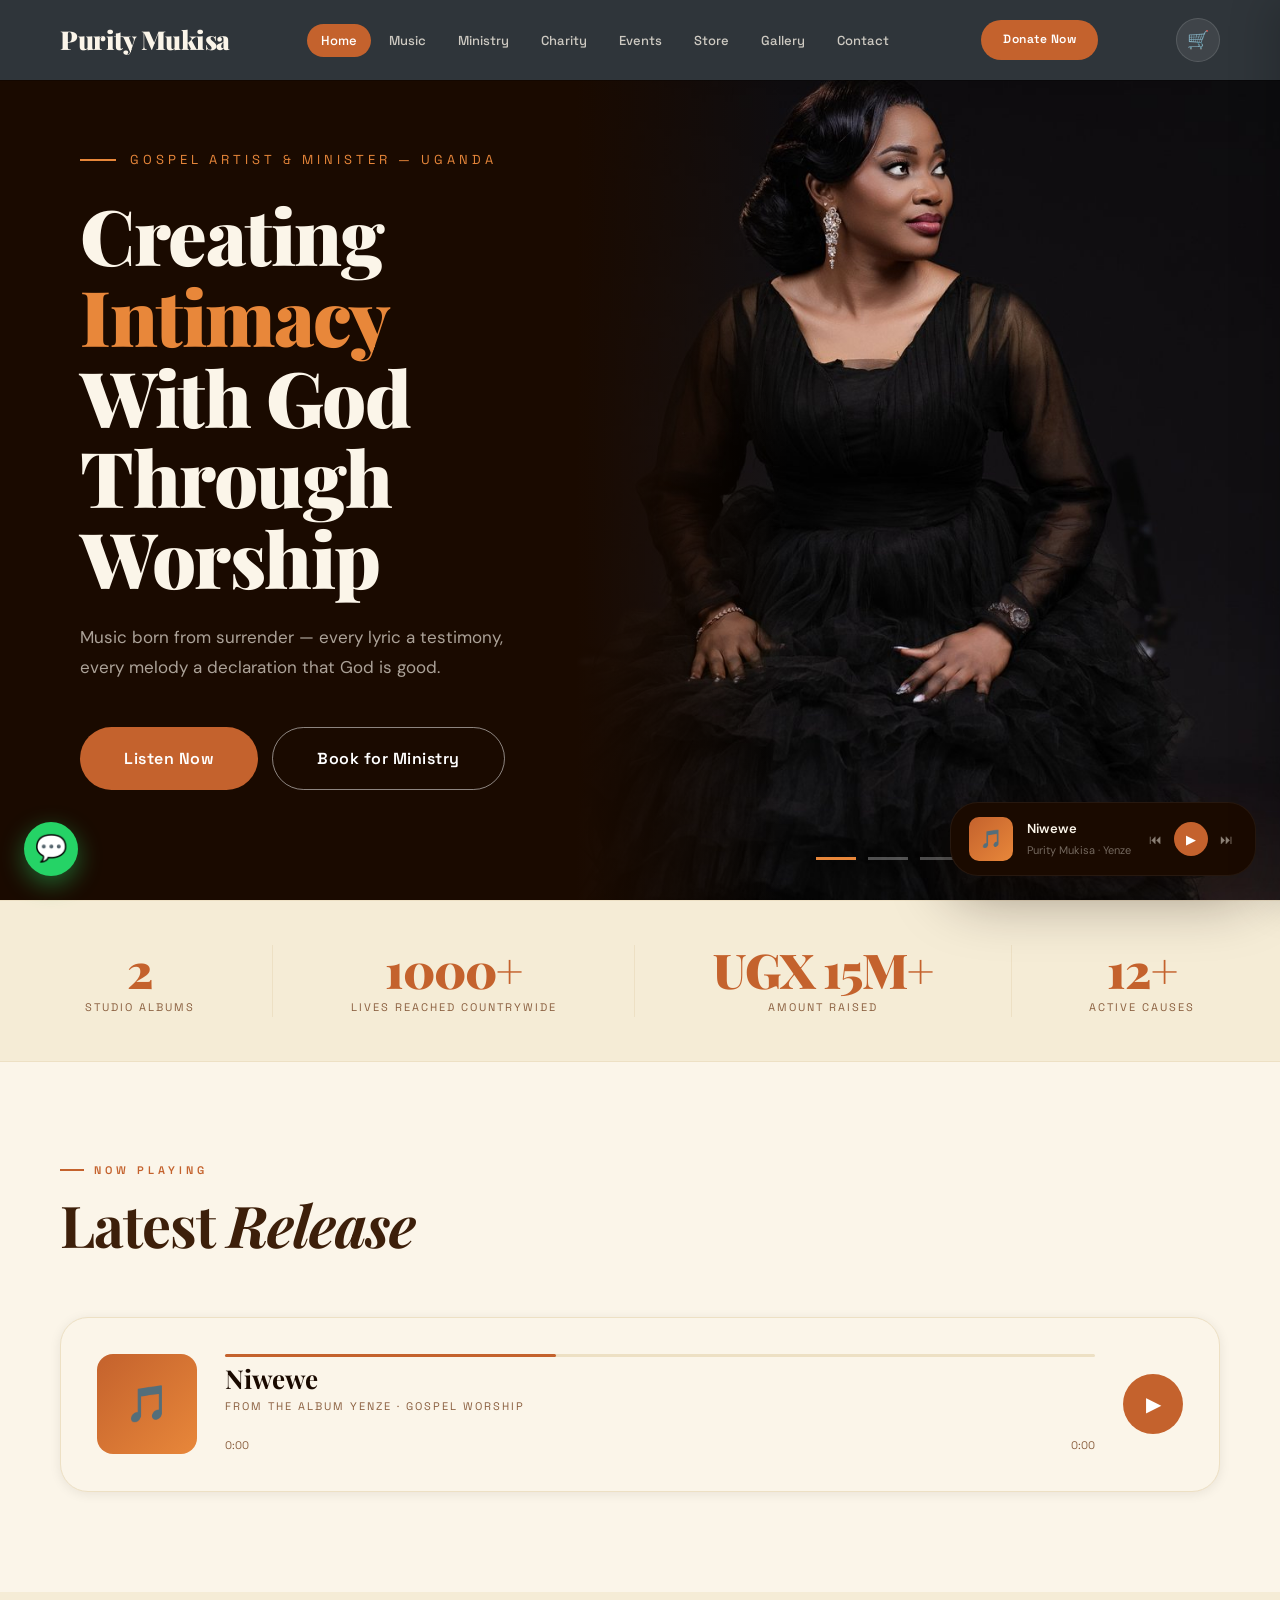
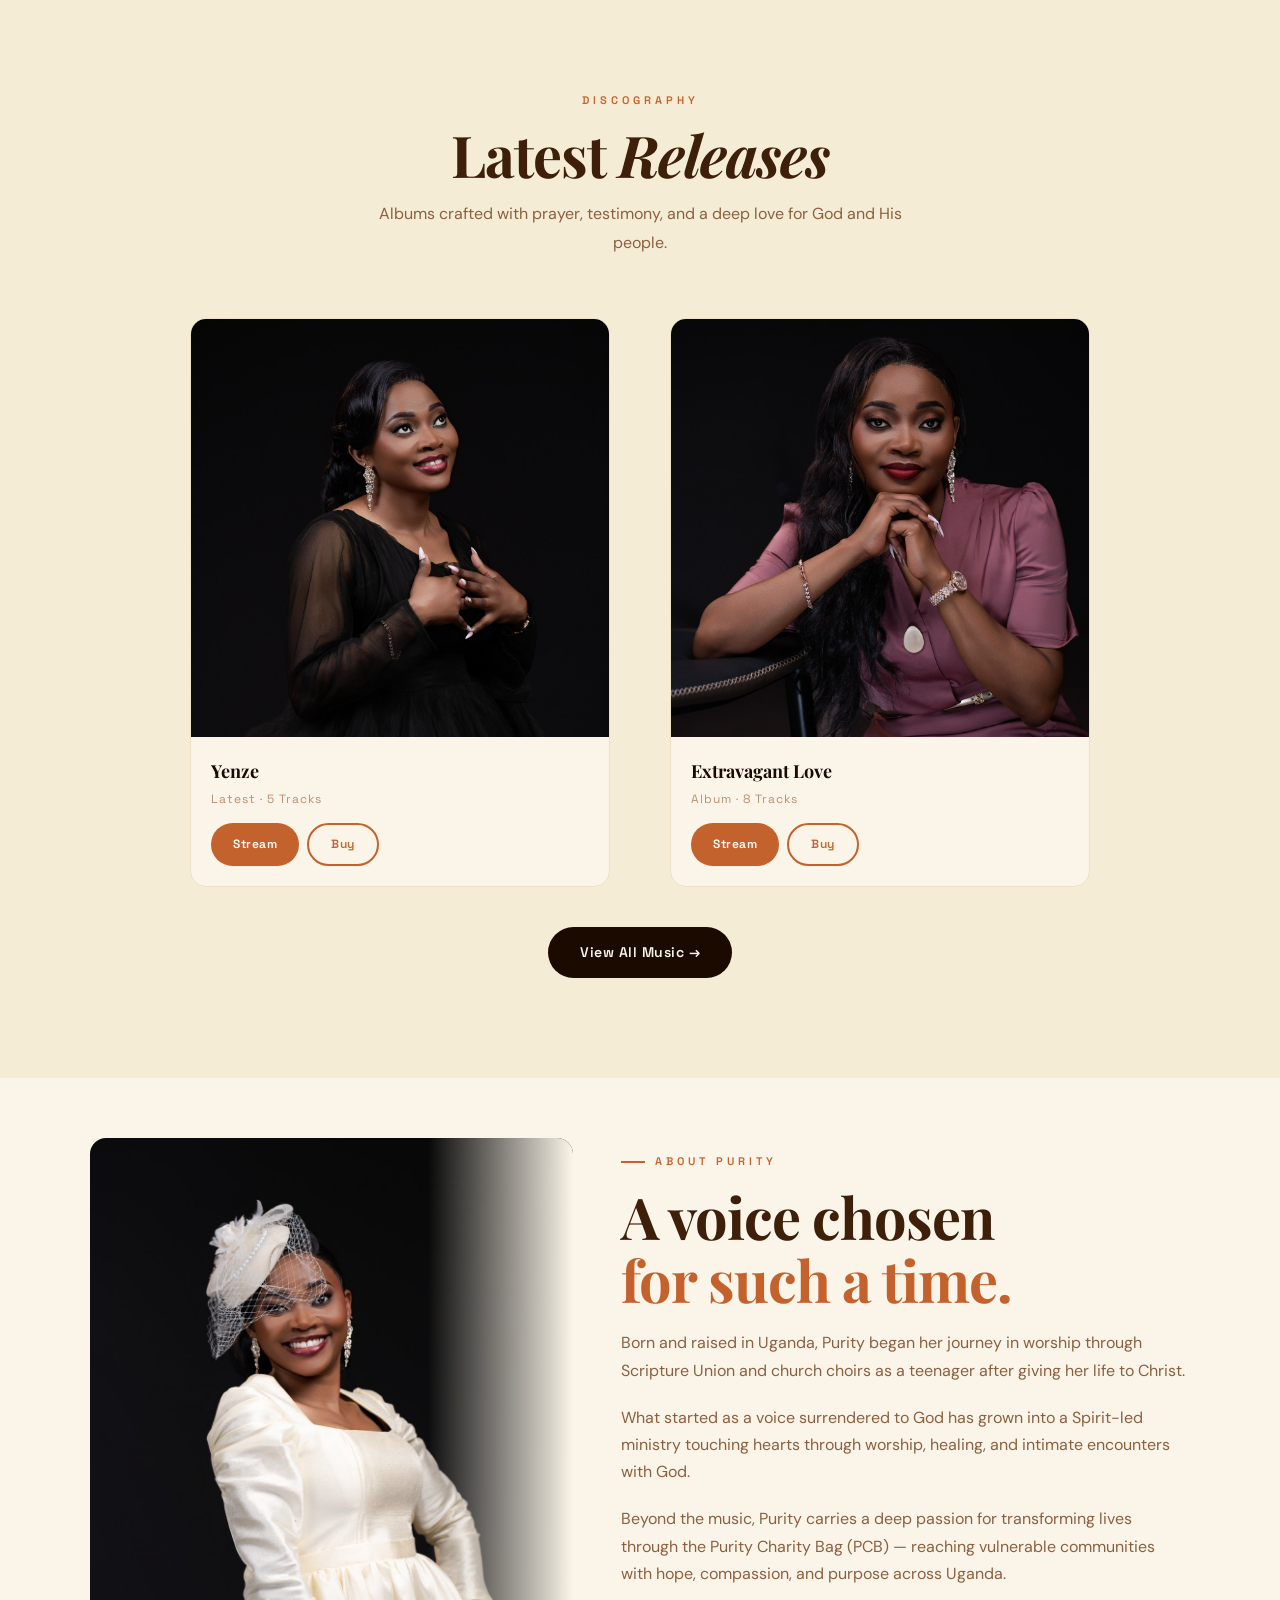
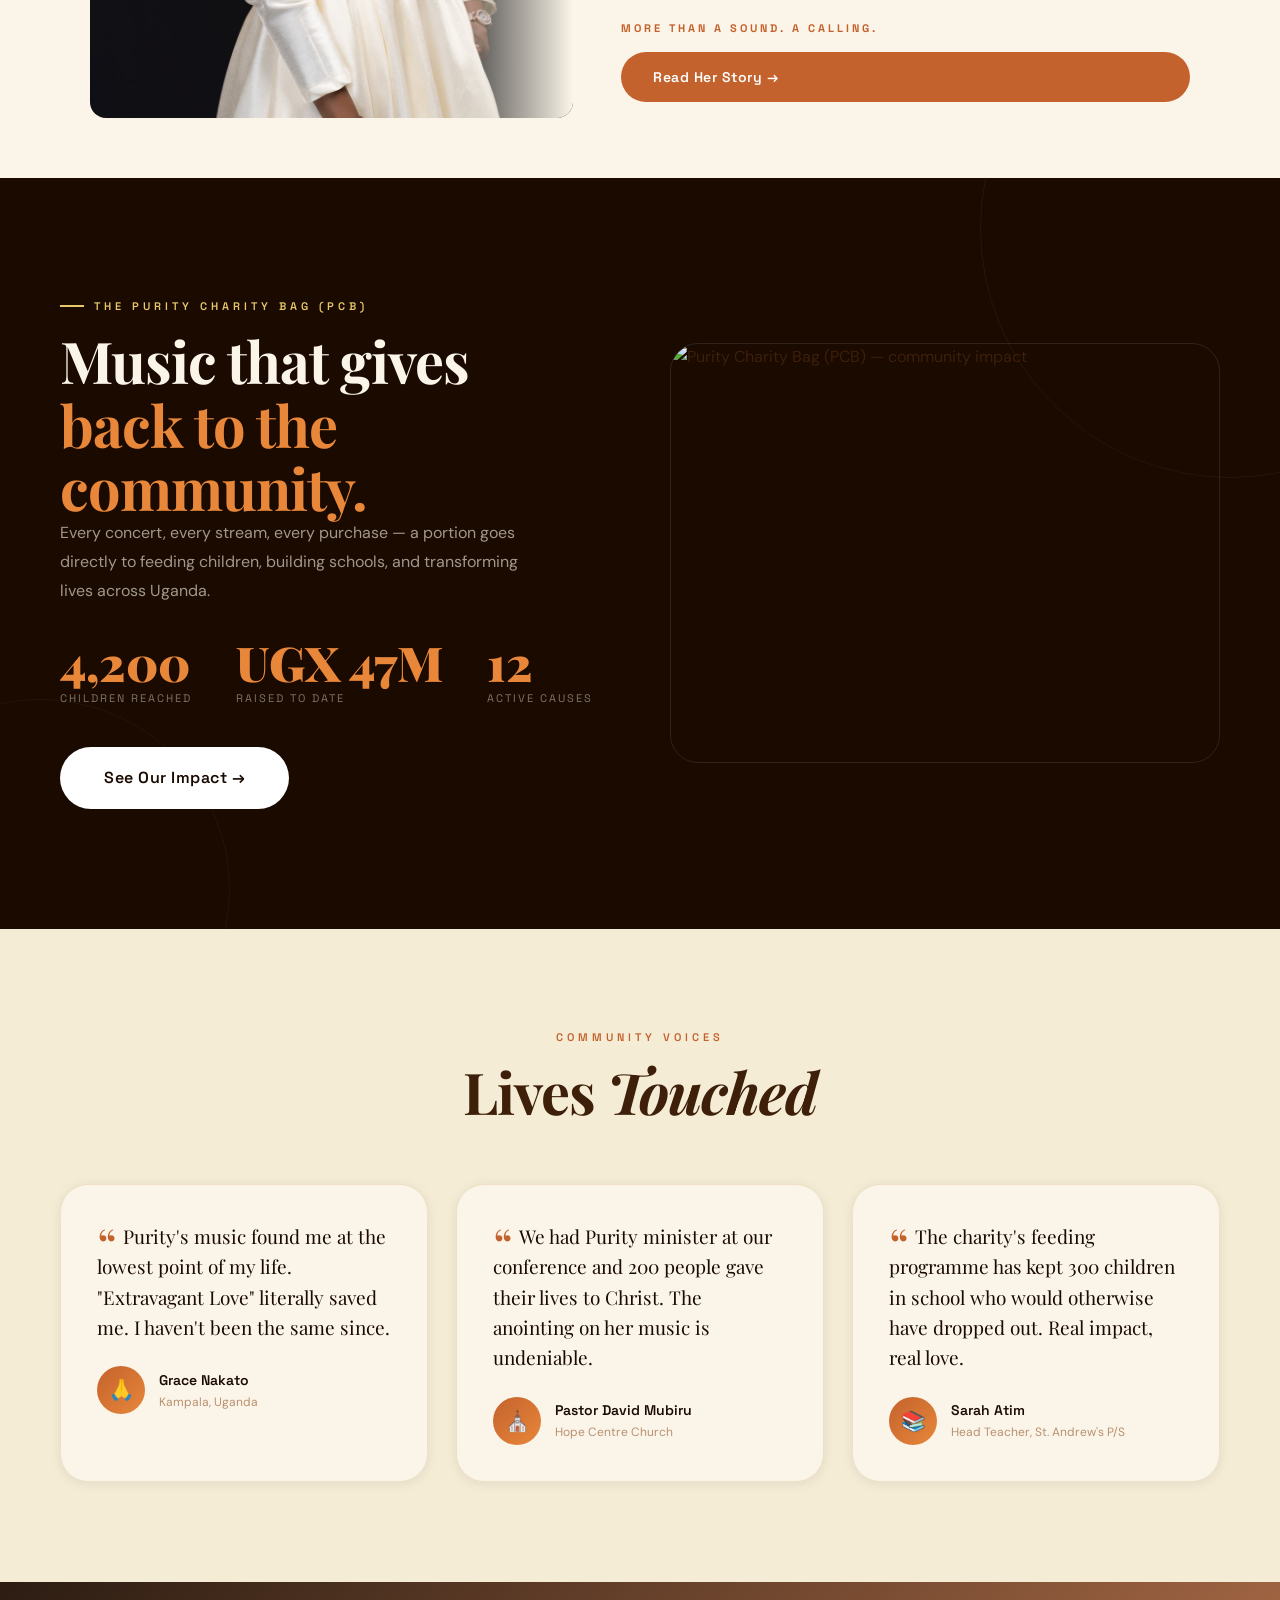
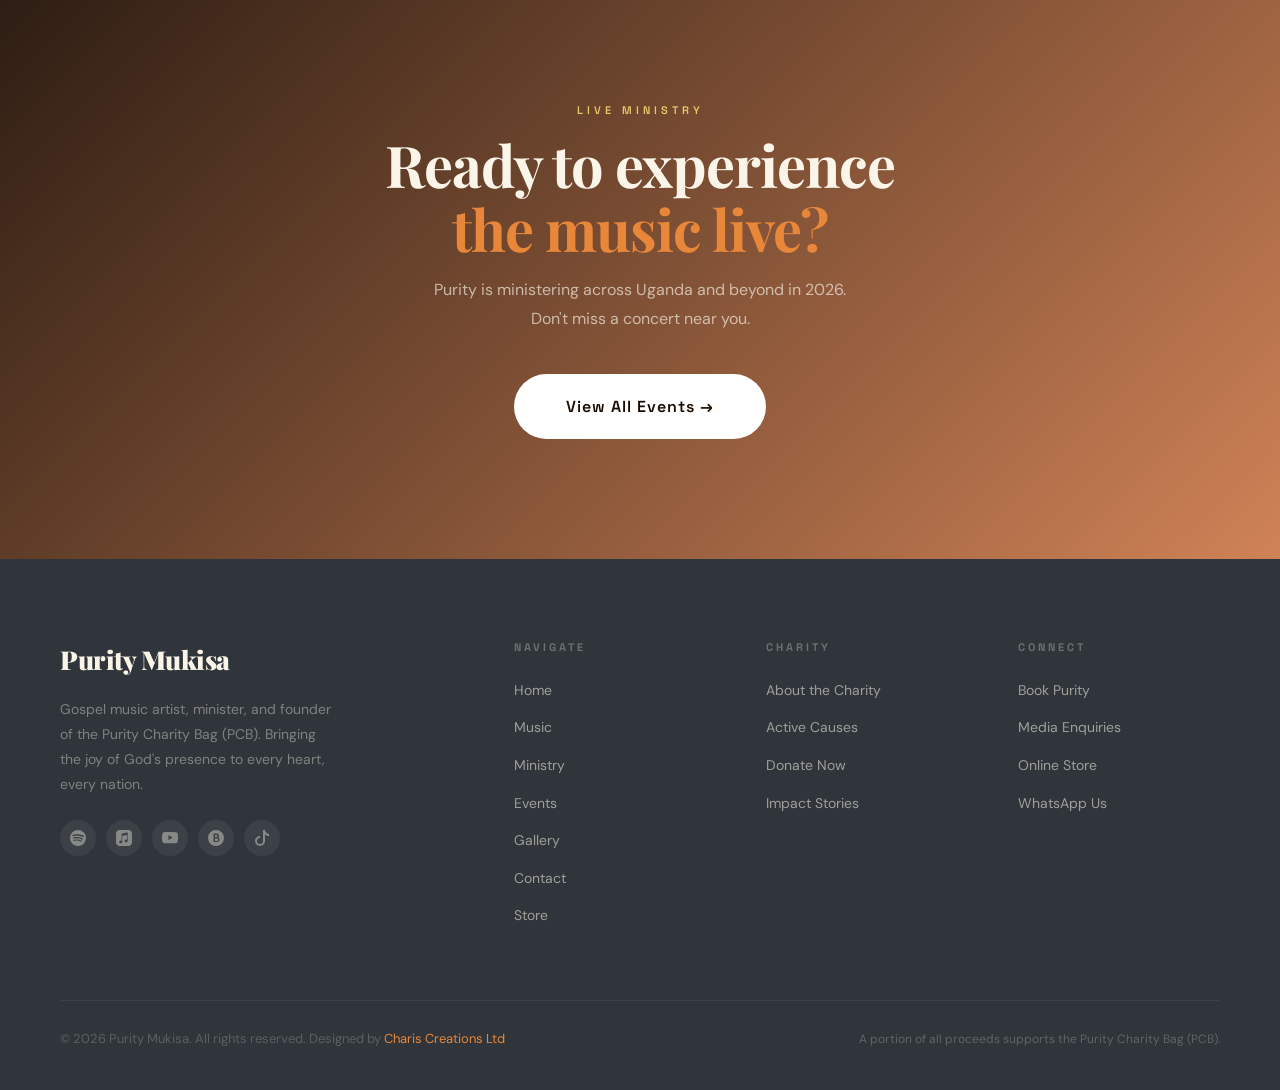
==== commit e1f894f0: "Site-wide: rename charity to 'Purity Charity Bag (PCB)'; rename store tote to 'PCB Charity Tote'" ====
--- a/index.html
+++ b/index.html
@@ -4,7 +4,7 @@
 <meta charset="UTF-8"/>
 <meta name="viewport" content="width=device-width, initial-scale=1.0"/>
 <title>Purity Mukisa — Ugandan Gospel Artist & Minister</title>
-<meta name="description" content="Purity Mukisa is Uganda's celebrated gospel music artist, minister and founder of the Purity Charity."/>
+<meta name="description" content="Purity Mukisa is Uganda's celebrated gospel music artist, minister and founder of the Purity Charity Bag (PCB)."/>
 <link rel="stylesheet" href="styles.css"/>
 <script src="cart.js?v=2.2" defer></script>
 <style>
@@ -318,7 +318,7 @@
   <div class="container" style="position:relative;z-index:1;">
     <div class="grid-2">
       <div class="fade-up">
-        <div class="eyebrow light">The Purity Charity</div>
+        <div class="eyebrow light">The Purity Charity Bag (PCB)</div>
         <h2 style="color:var(--cream);">Music that gives<br/><em>back to the community.</em></h2>
         <p style="color:rgba(251,245,233,0.6);max-width:460px;margin-bottom:32px;">Every concert, every stream, every purchase — a portion goes directly to feeding children, building schools, and transforming lives across Uganda.</p>
         <div class="c-stats">
@@ -330,7 +330,7 @@
       </div>
       <div class="fade-up">
         <div class="charity-photo-box">
-          <img decoding="async" src="Purity%20Studio%20Shoot-68.jpg" alt="Purity Charity — community impact"/>
+          <img decoding="async" src="Purity%20Studio%20Shoot-68.jpg" alt="Purity Charity Bag (PCB) — community impact"/>
         </div>
       </div>
     </div>
@@ -370,7 +370,7 @@
     <div class="footer-grid">
       <div class="footer-brand">
         <a class="nav-logo" href="index.html" style="color:var(--cream);">Purity Mukisa</a>
-        <p>Gospel music artist, minister, and founder of the Purity Charity. Bringing the joy of God's presence to every heart, every nation.</p>
+        <p>Gospel music artist, minister, and founder of the Purity Charity Bag (PCB). Bringing the joy of God's presence to every heart, every nation.</p>
         <div class="social-row" style="margin-top:22px;">
           <a class="social-btn" href="https://open.spotify.com/artist/5dY3sCQgFWaGNixuBnQlW9" target="_blank" rel="noopener noreferrer" aria-label="Spotify" title="Spotify"><svg xmlns="http://www.w3.org/2000/svg" width="16" height="16" fill="currentColor" viewBox="0 0 16 16"><path d="M8 0a8 8 0 1 0 0 16A8 8 0 0 0 8 0m3.669 11.538a.5.5 0 0 1-.686.165c-1.879-1.147-4.243-1.407-7.028-.77a.499.499 0 0 1-.222-.973c3.048-.696 5.662-.397 7.77.892a.5.5 0 0 1 .166.686m.979-2.178a.624.624 0 0 1-.858.205c-2.15-1.321-5.428-1.704-7.972-.932a.625.625 0 0 1-.362-1.194c2.905-.881 6.517-.454 8.986 1.063a.624.624 0 0 1 .206.858m.084-2.268C10.154 5.56 5.9 5.419 3.438 6.166a.748.748 0 1 1-.434-1.432c2.826-.857 7.523-.692 10.492 1.07a.747.747 0 1 1-.764 1.288"/></svg></a><a class="social-btn" href="https://music.apple.com/ug/artist/purity-mukisa/1762441014" target="_blank" rel="noopener noreferrer" aria-label="Apple Music" title="Apple Music"><svg xmlns="http://www.w3.org/2000/svg" width="16" height="16" fill="currentColor" viewBox="0 0 16 16"><path fill-rule="evenodd" d="m10.995 0 .573.001q.241 0 .483.007c.35.01.705.03 1.051.093.352.063.68.166.999.329a3.36 3.36 0 0 1 1.47 1.468c.162.32.265.648.328 1 .063.347.084.7.093 1.051q.007.241.007.483l.001.573v5.99l-.001.573q0 .241-.008.483c-.01.35-.03.704-.092 1.05a3.5 3.5 0 0 1-.33 1 3.36 3.36 0 0 1-1.468 1.468 3.5 3.5 0 0 1-1 .33 7 7 0 0 1-1.05.092q-.241.007-.483.008l-.573.001h-5.99l-.573-.001q-.241 0-.483-.008a7 7 0 0 1-1.052-.092 3.6 3.6 0 0 1-.998-.33 3.36 3.36 0 0 1-1.47-1.468 3.6 3.6 0 0 1-.328-1 7 7 0 0 1-.093-1.05Q.002 11.81 0 11.568V5.005l.001-.573q0-.241.007-.483c.01-.35.03-.704.093-1.05a3.6 3.6 0 0 1 .329-1A3.36 3.36 0 0 1 1.9.431 3.5 3.5 0 0 1 2.896.1 7 7 0 0 1 3.95.008Q4.19.002 4.432 0h.573zm-.107 2.518-4.756.959H6.13a.66.66 0 0 0-.296.133.5.5 0 0 0-.16.31c-.004.027-.01.08-.01.16v5.952c0 .14-.012.275-.106.39-.095.115-.21.15-.347.177l-.31.063c-.393.08-.65.133-.881.223a1.4 1.4 0 0 0-.519.333 1.25 1.25 0 0 0-.332.995c.031.297.166.582.395.792.156.142.35.25.578.296.236.047.49.031.858-.043.196-.04.38-.102.555-.205a1.4 1.4 0 0 0 .438-.405 1.5 1.5 0 0 0 .233-.55c.042-.202.052-.386.052-.588V6.347c0-.276.08-.35.302-.404.024-.005 3.954-.797 4.138-.833.257-.049.378.025.378.294v3.524c0 .14-.001.28-.096.396-.094.115-.211.15-.348.178l-.31.062c-.393.08-.649.133-.88.223a1.4 1.4 0 0 0-.52.334 1.26 1.26 0 0 0-.34.994c.03.297.174.582.404.792a1.2 1.2 0 0 0 .577.294c.237.048.49.03.858-.044.197-.04.381-.098.556-.202a1.4 1.4 0 0 0 .438-.405q.173-.252.233-.549a2.7 2.7 0 0 0 .044-.589V2.865c0-.273-.143-.443-.4-.42-.04.003-.383.064-.424.073"/></svg></a><a class="social-btn" href="https://www.youtube.com/@PureMe11" target="_blank" rel="noopener noreferrer" aria-label="YouTube" title="YouTube"><svg xmlns="http://www.w3.org/2000/svg" width="16" height="16" fill="currentColor" viewBox="0 0 16 16"><path d="M8.051 1.999h.089c.822.003 4.987.033 6.11.335a2.01 2.01 0 0 1 1.415 1.42c.101.38.172.883.22 1.402l.01.104.022.26.008.104c.065.914.073 1.77.074 1.957v.075c-.001.194-.01 1.108-.082 2.06l-.008.105-.009.104c-.05.572-.124 1.14-.235 1.558a2.01 2.01 0 0 1-1.415 1.42c-1.16.312-5.569.334-6.18.335h-.142c-.309 0-1.587-.006-2.927-.052l-.17-.006-.087-.004-.171-.007-.171-.007c-1.11-.049-2.167-.128-2.654-.26a2.01 2.01 0 0 1-1.415-1.419c-.111-.417-.185-.986-.235-1.558L.09 9.82l-.008-.104A31 31 0 0 1 0 7.68v-.123c.002-.215.01-.958.064-1.778l.007-.103.003-.052.008-.104.022-.26.01-.104c.048-.519.119-1.023.22-1.402a2.01 2.01 0 0 1 1.415-1.42c.487-.13 1.544-.21 2.654-.26l.17-.007.172-.006.086-.003.171-.007A100 100 0 0 1 7.858 2zM6.4 5.209v4.818l4.157-2.408z"/></svg></a><a class="social-btn" href="https://www.boomplay.com/share/artist/95971295" target="_blank" rel="noopener noreferrer" aria-label="Boomplay" title="Boomplay"><svg xmlns="http://www.w3.org/2000/svg" width="16" height="16" fill="currentColor" viewBox="0 0 16 16"><path d="M8 0a8 8 0 1 0 0 16A8 8 0 0 0 8 0M5.5 3.5h3.25a2.25 2.25 0 0 1 1.6 3.84A2.5 2.5 0 0 1 9 12H5.5zm1.5 1.5v2H8.5a1 1 0 1 0 0-2zm0 3.5v2.5H9a1.25 1.25 0 0 0 0-2.5z"/></svg></a><a class="social-btn" href="https://www.tiktok.com/@puritymukisa11" target="_blank" rel="noopener noreferrer" aria-label="TikTok" title="TikTok"><svg xmlns="http://www.w3.org/2000/svg" width="16" height="16" fill="currentColor" viewBox="0 0 16 16"><path d="M9 0h1.98c.144.715.54 1.617 1.235 2.512C12.895 3.389 13.797 4 15 4v2c-1.753 0-3.07-.814-4-1.829V11a5 5 0 1 1-5-5v2a3 3 0 1 0 3 3z"/></svg></a>
         </div>
@@ -381,7 +381,7 @@
     </div>
     <div class="footer-bottom">
       <div class="footer-copy">&copy; 2026 Purity Mukisa. All rights reserved. Designed by <a href="https://chariscreationsltd.com" style="color:var(--amber);">Charis Creations Ltd</a></div>
-      <div style="font-size:12px;color:rgba(251,245,233,0.25);">A portion of all proceeds supports the Purity Charity.</div>
+      <div style="font-size:12px;color:rgba(251,245,233,0.25);">A portion of all proceeds supports the Purity Charity Bag (PCB).</div>
     </div>
   </div>
 </footer>
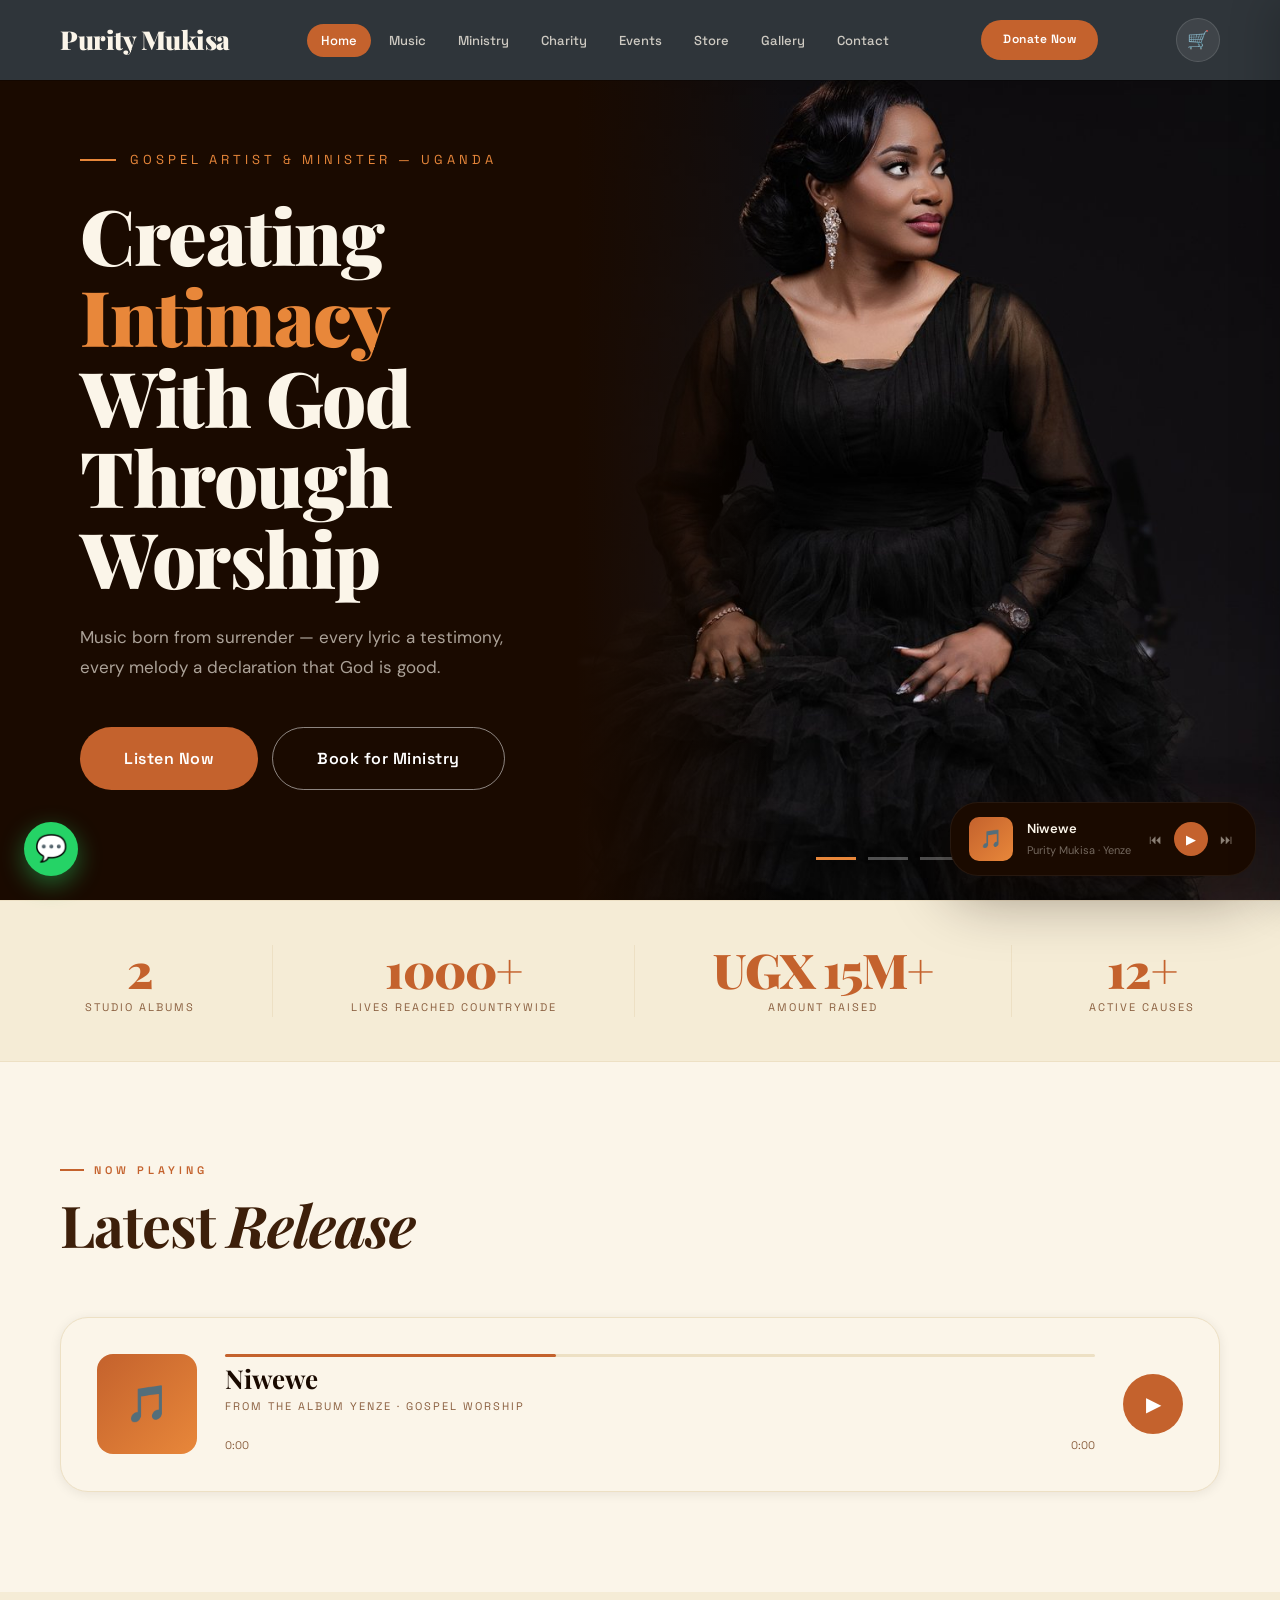
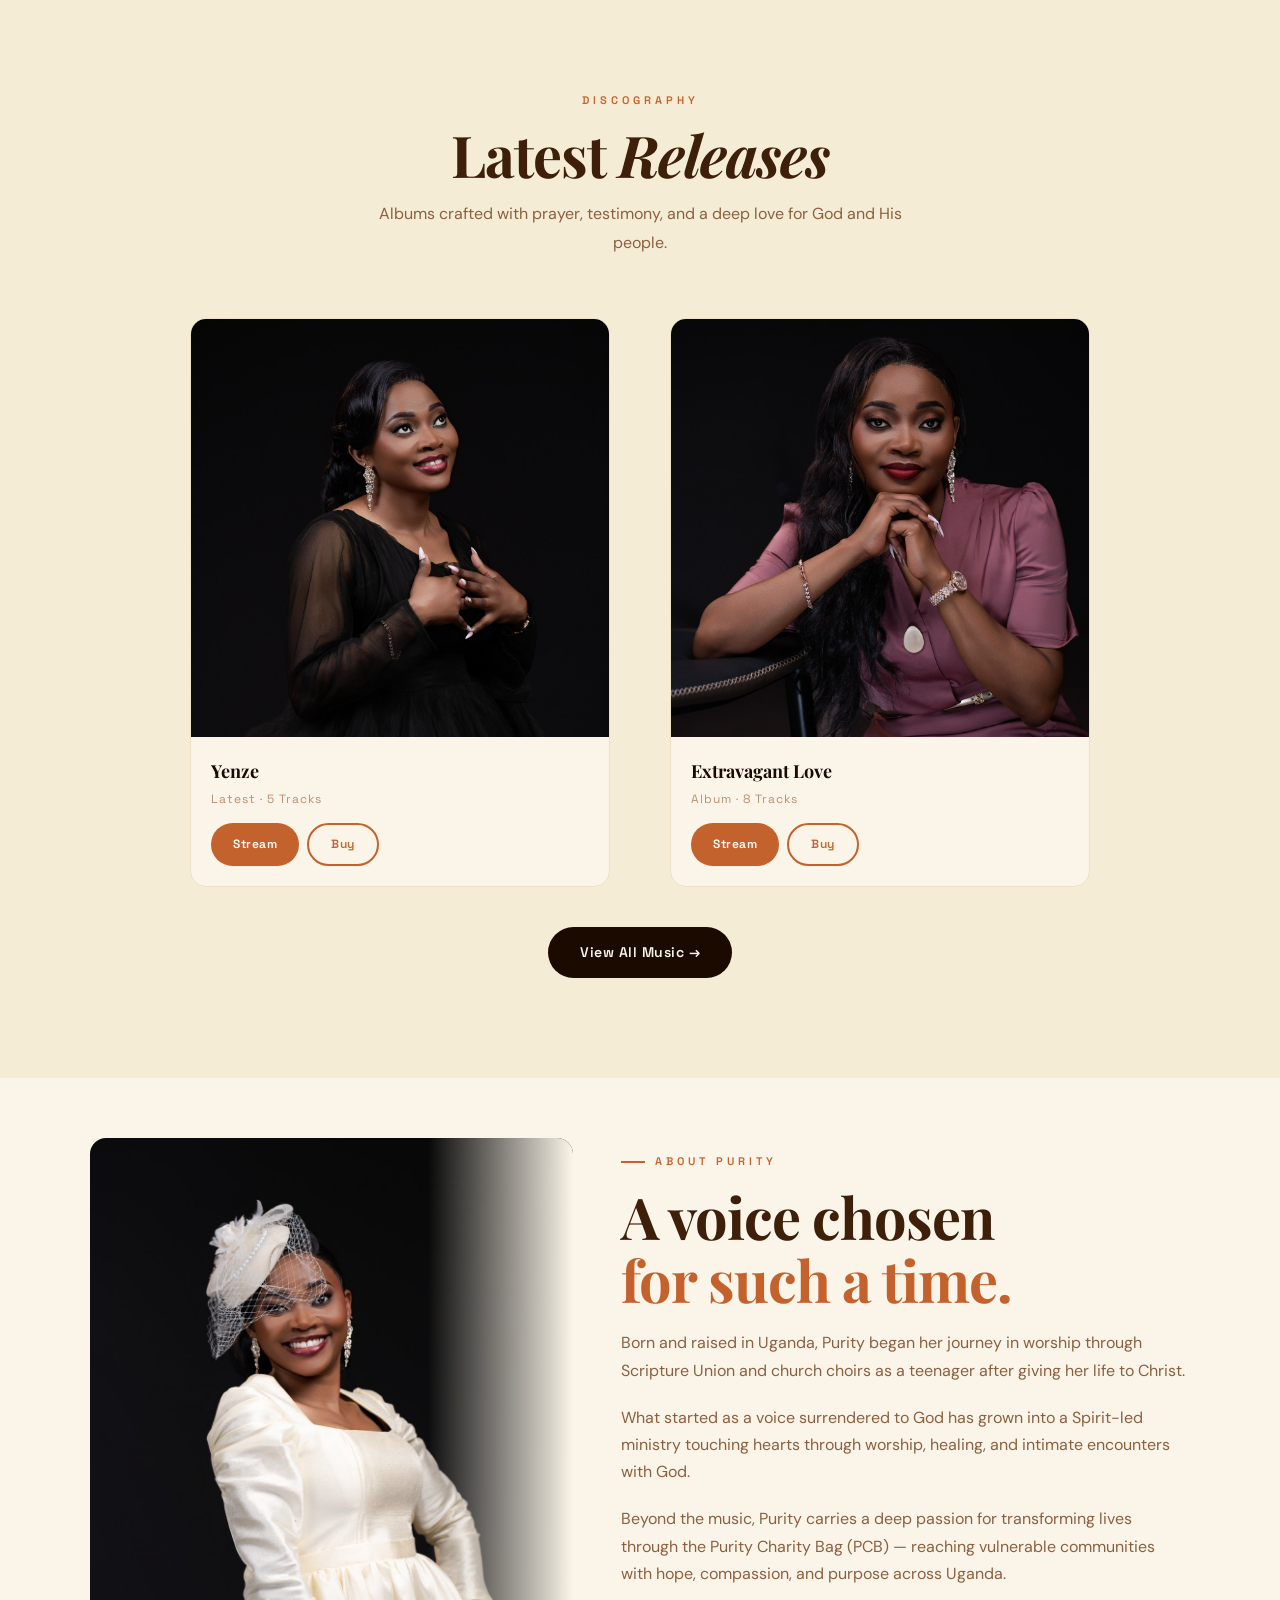
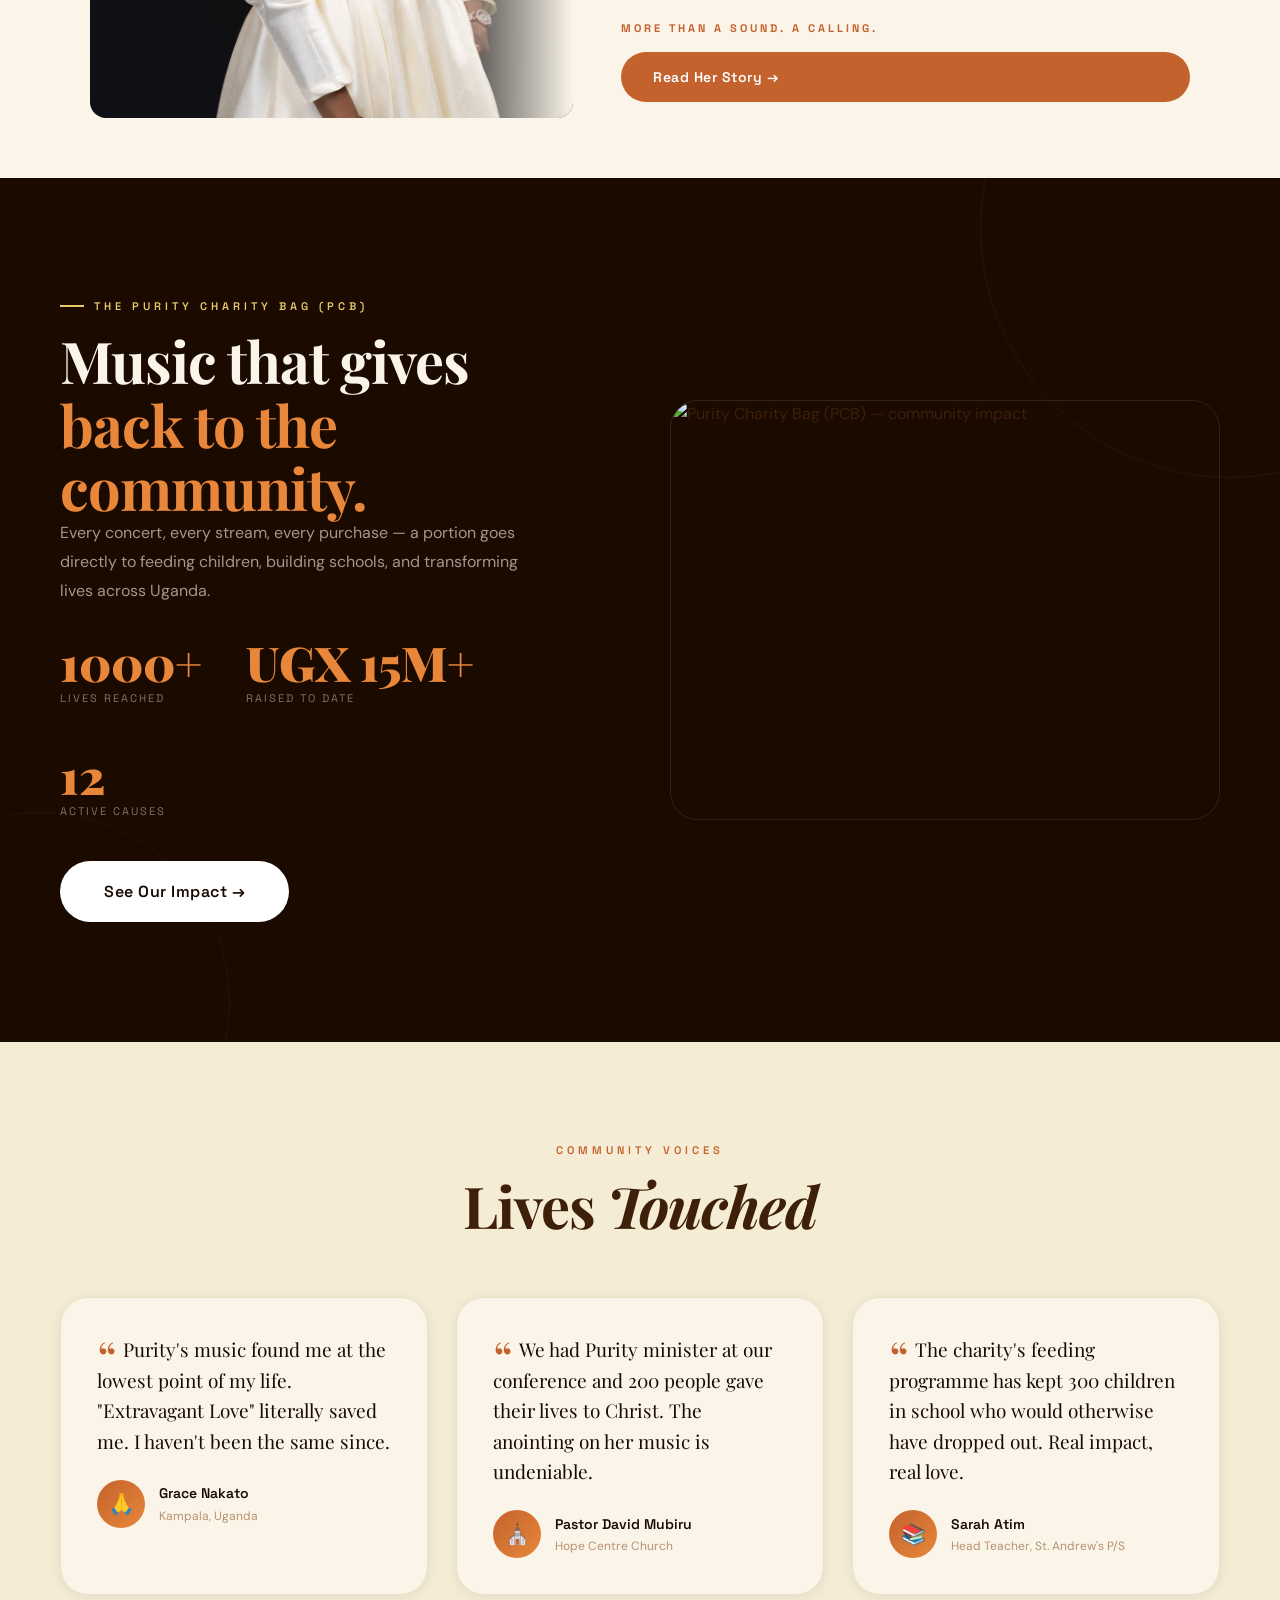
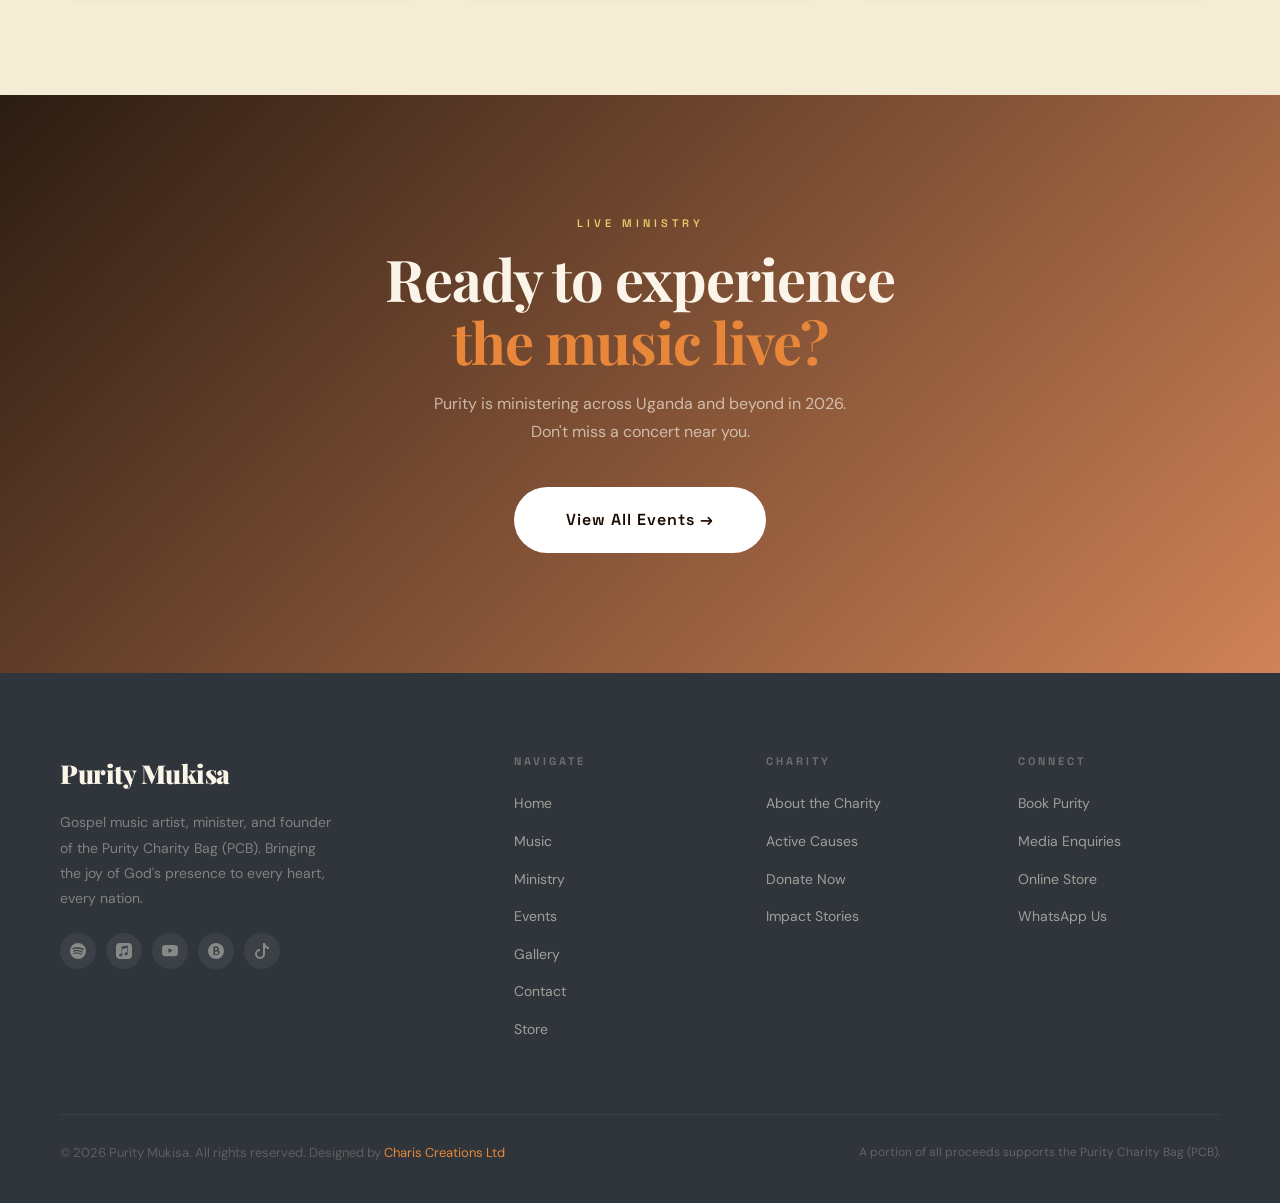
==== commit 8676e922: "Align charity stats: 1000+ Lives Reached, UGX 15M+ across home + charity page" ====
--- a/index.html
+++ b/index.html
@@ -322,8 +322,8 @@
         <h2 style="color:var(--cream);">Music that gives<br/><em>back to the community.</em></h2>
         <p style="color:rgba(251,245,233,0.6);max-width:460px;margin-bottom:32px;">Every concert, every stream, every purchase — a portion goes directly to feeding children, building schools, and transforming lives across Uganda.</p>
         <div class="c-stats">
-          <div><div class="c-stat-num">4,200</div><div class="c-stat-lbl">Children reached</div></div>
-          <div><div class="c-stat-num">UGX 47M</div><div class="c-stat-lbl">Raised to date</div></div>
+          <div><div class="c-stat-num">1000+</div><div class="c-stat-lbl">Lives reached</div></div>
+          <div><div class="c-stat-num">UGX 15M+</div><div class="c-stat-lbl">Raised to date</div></div>
           <div><div class="c-stat-num">12</div><div class="c-stat-lbl">Active causes</div></div>
         </div>
         <a class="btn btn-white btn-lg" href="charity.html">See Our Impact →</a>
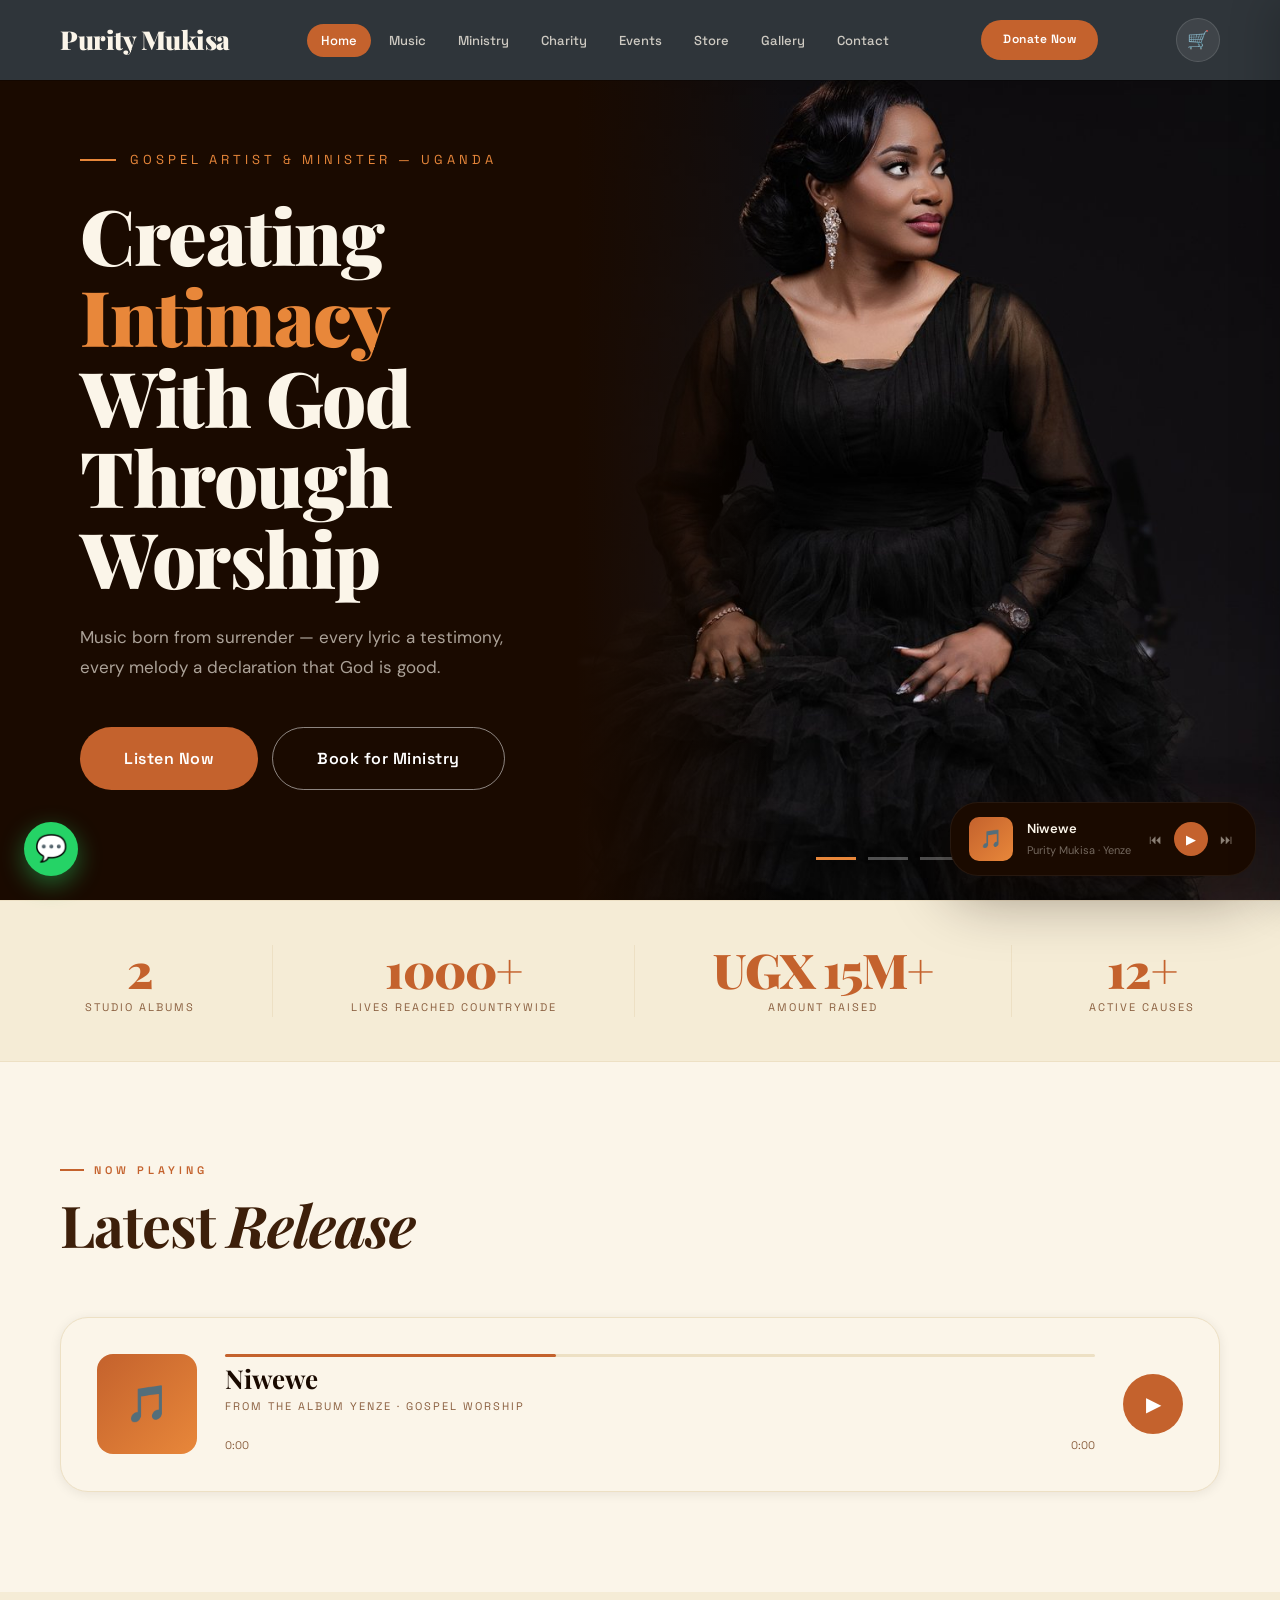
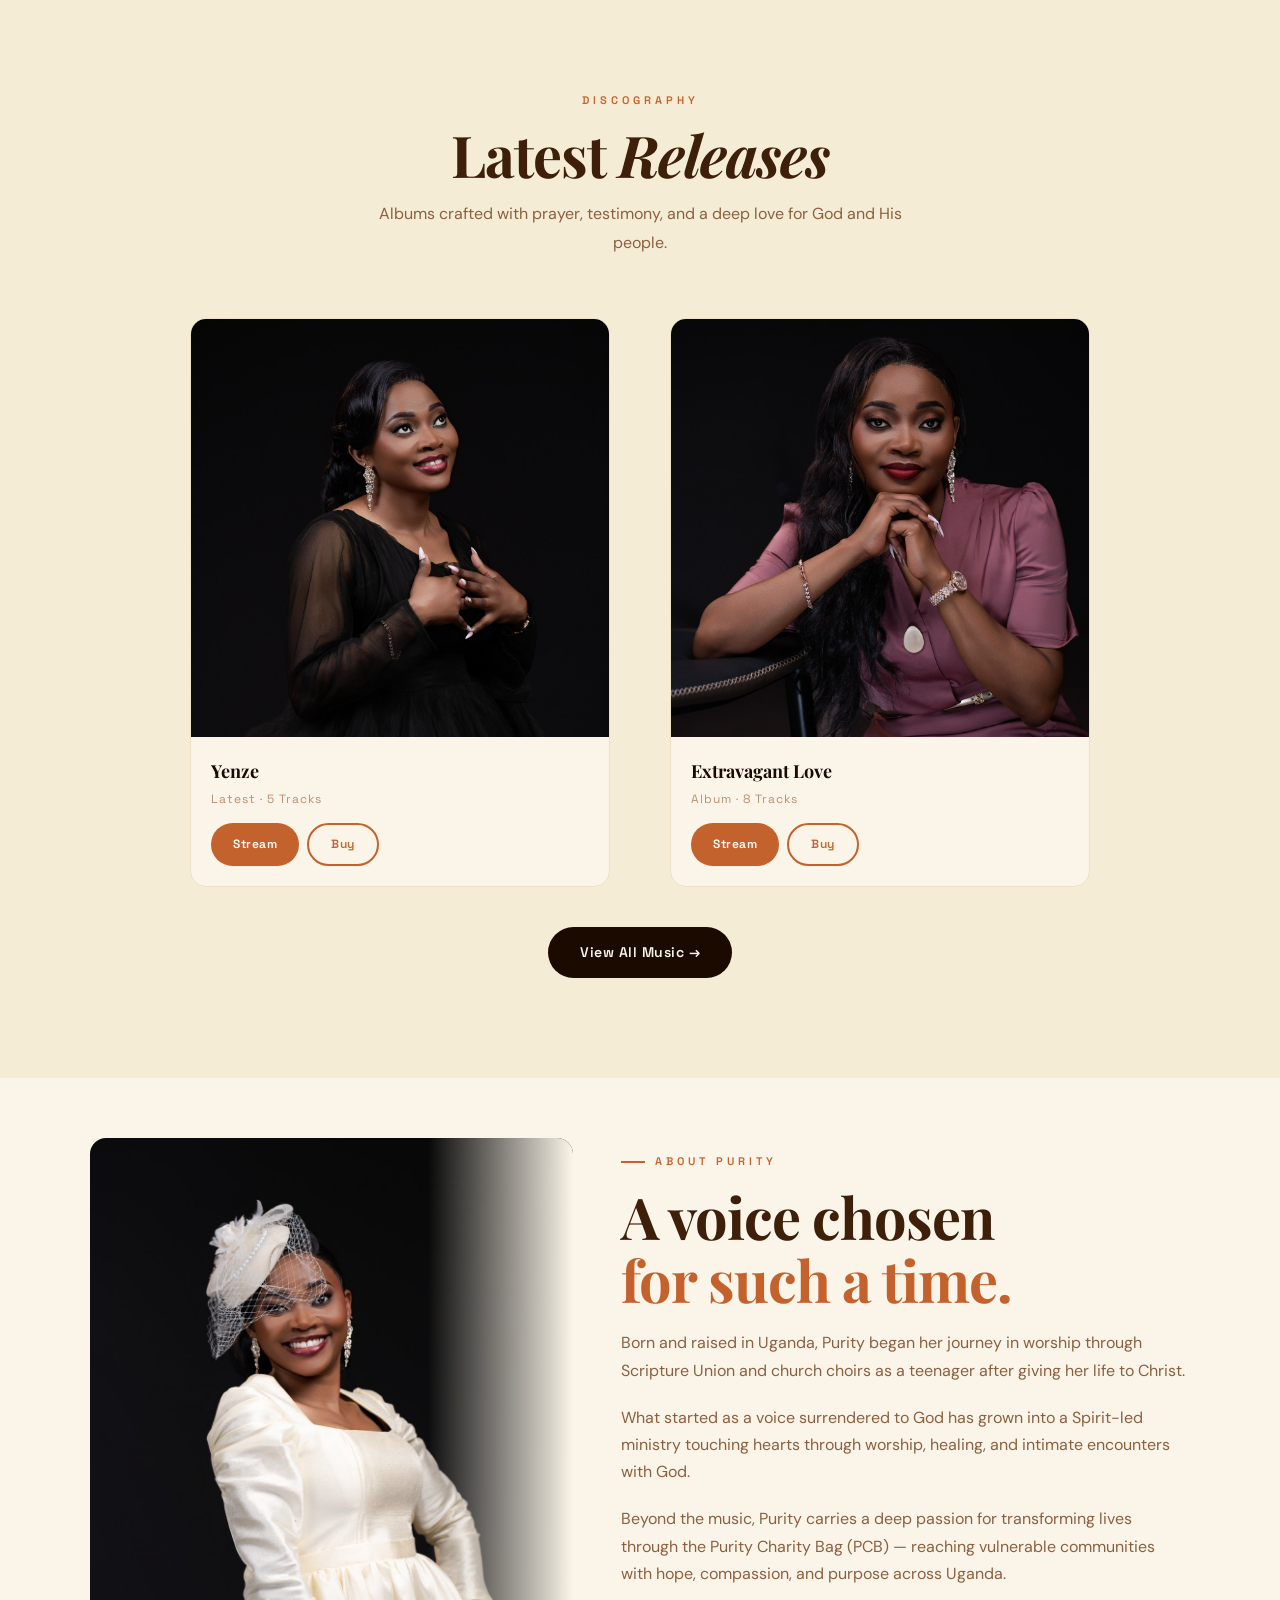
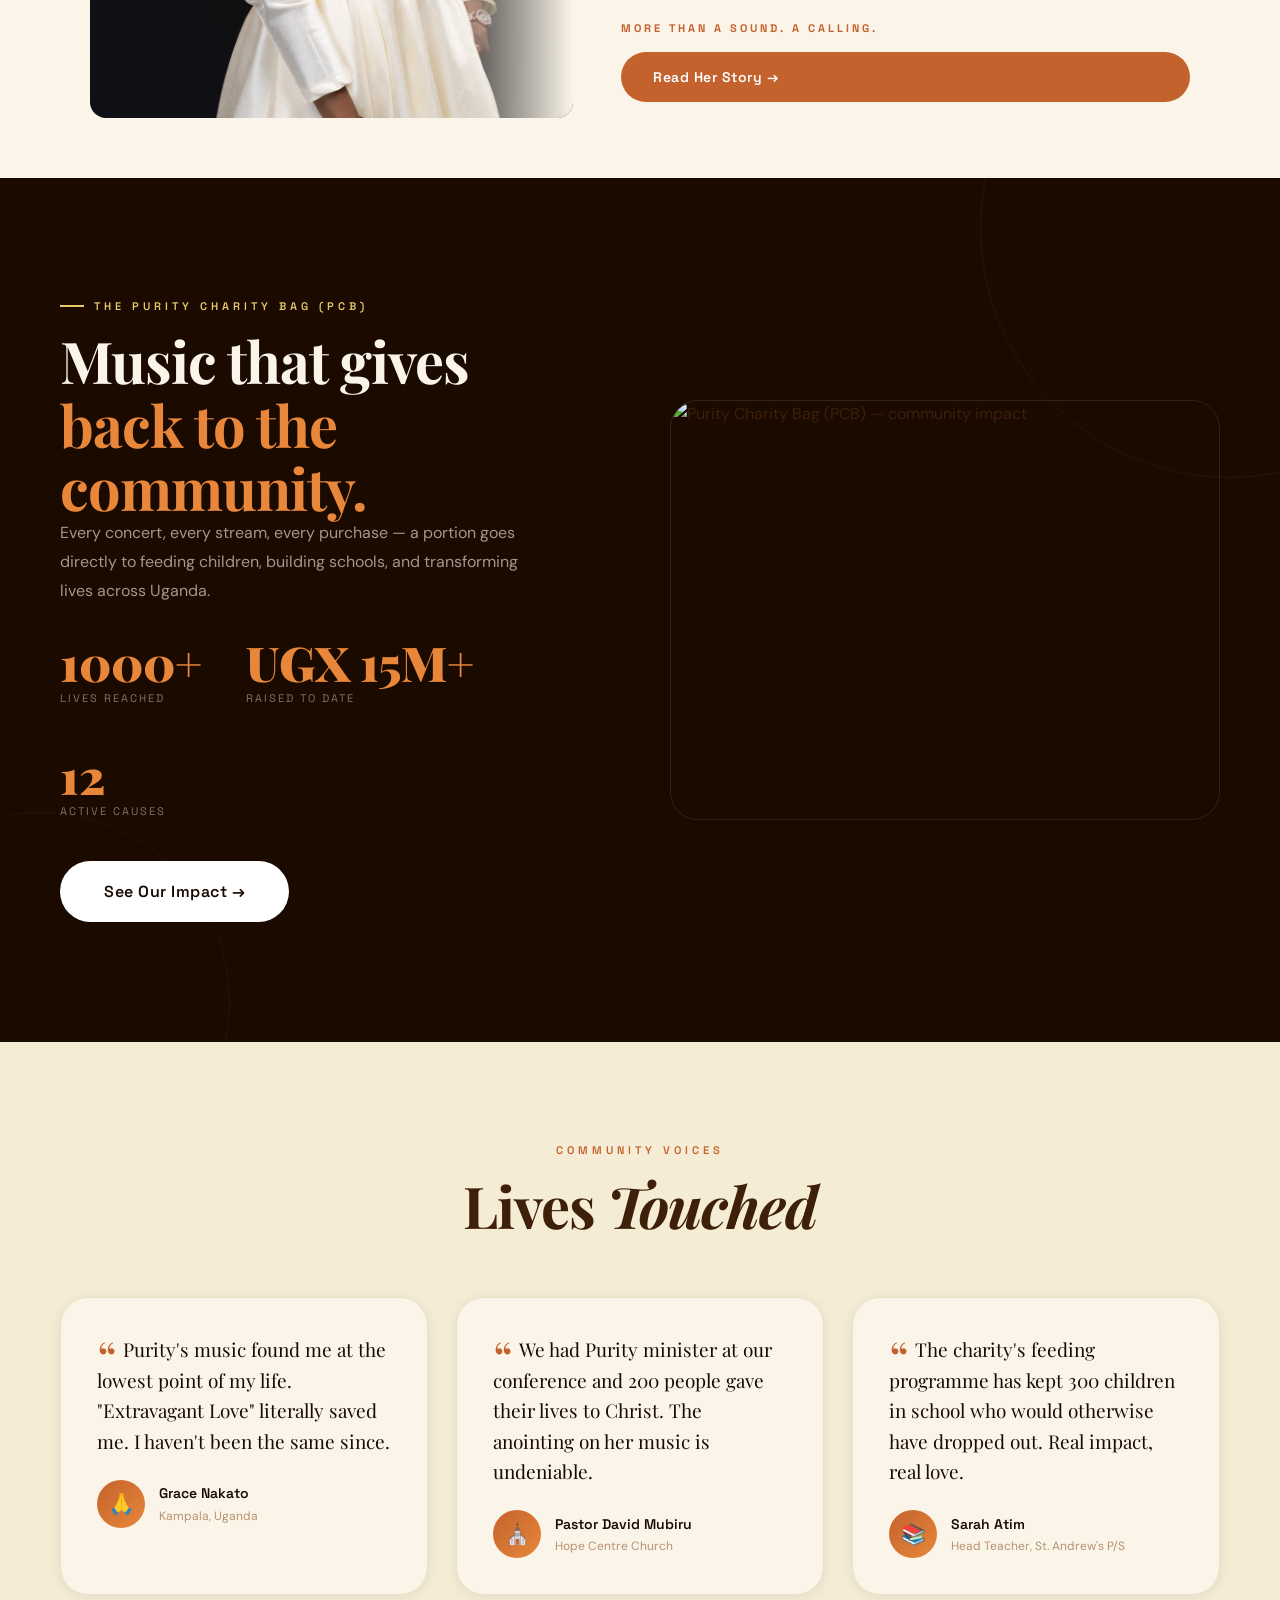
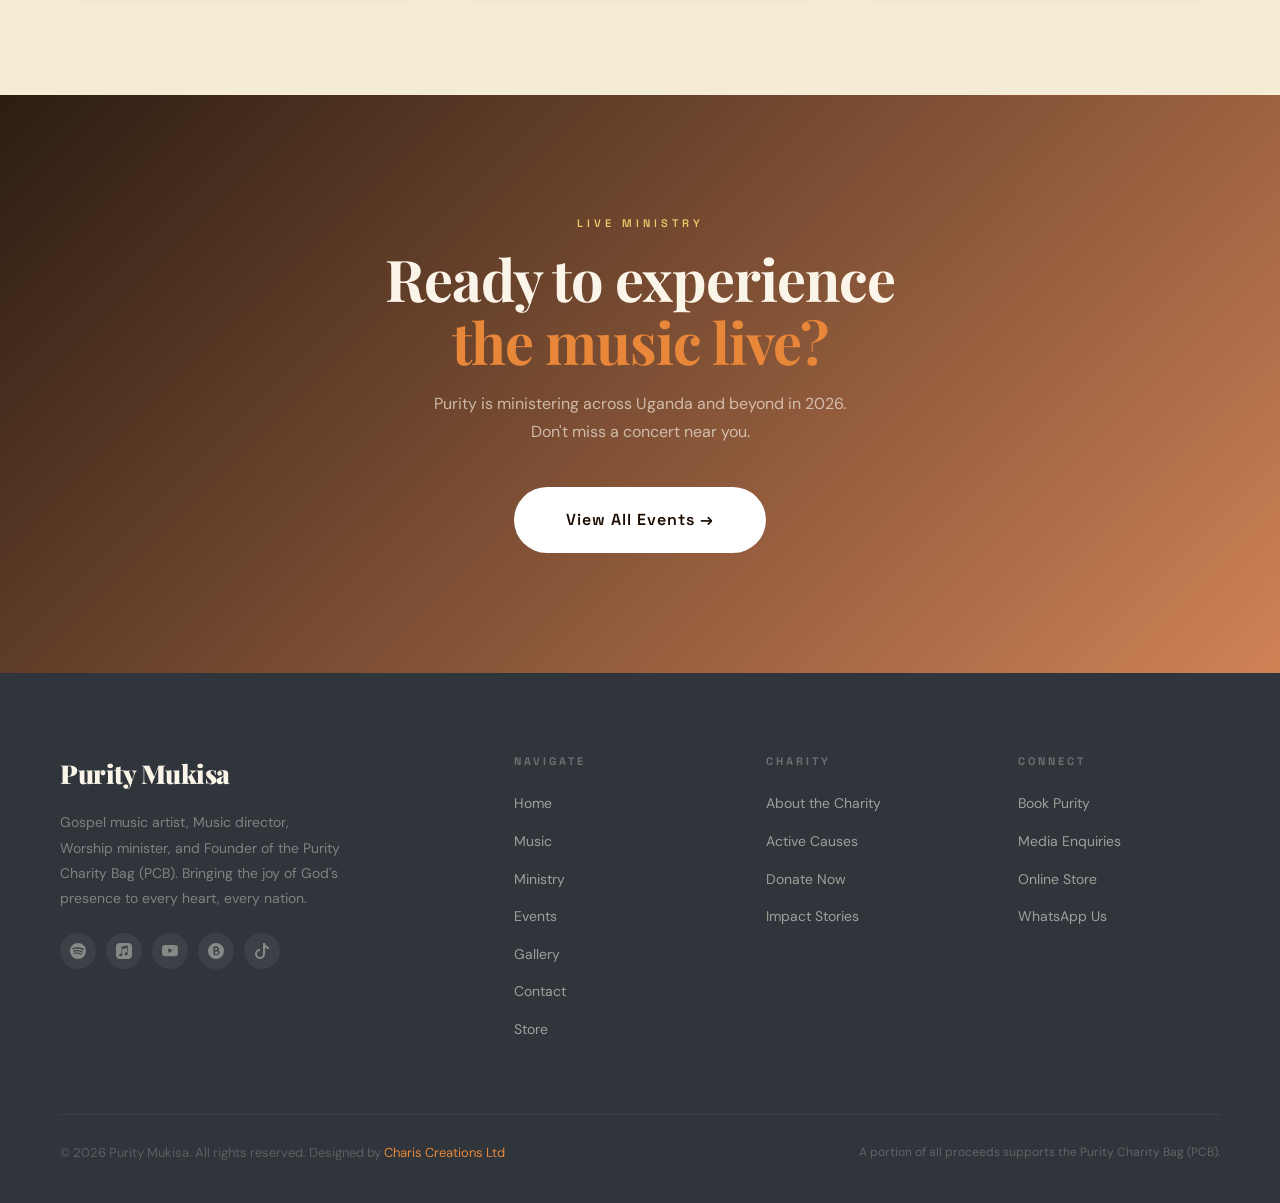
==== commit a7ad27ef: "Footer bio: 'Gospel music artist, Music director, Worship minister, and Founder of the Purity Charit" ====
--- a/index.html
+++ b/index.html
@@ -370,14 +370,14 @@
     <div class="footer-grid">
       <div class="footer-brand">
         <a class="nav-logo" href="index.html" style="color:var(--cream);">Purity Mukisa</a>
-        <p>Gospel music artist, minister, and founder of the Purity Charity Bag (PCB). Bringing the joy of God's presence to every heart, every nation.</p>
+        <p>Gospel music artist, Music director, Worship minister, and Founder of the Purity Charity Bag (PCB). Bringing the joy of God's presence to every heart, every nation.</p>
         <div class="social-row" style="margin-top:22px;">
           <a class="social-btn" href="https://open.spotify.com/artist/5dY3sCQgFWaGNixuBnQlW9" target="_blank" rel="noopener noreferrer" aria-label="Spotify" title="Spotify"><svg xmlns="http://www.w3.org/2000/svg" width="16" height="16" fill="currentColor" viewBox="0 0 16 16"><path d="M8 0a8 8 0 1 0 0 16A8 8 0 0 0 8 0m3.669 11.538a.5.5 0 0 1-.686.165c-1.879-1.147-4.243-1.407-7.028-.77a.499.499 0 0 1-.222-.973c3.048-.696 5.662-.397 7.77.892a.5.5 0 0 1 .166.686m.979-2.178a.624.624 0 0 1-.858.205c-2.15-1.321-5.428-1.704-7.972-.932a.625.625 0 0 1-.362-1.194c2.905-.881 6.517-.454 8.986 1.063a.624.624 0 0 1 .206.858m.084-2.268C10.154 5.56 5.9 5.419 3.438 6.166a.748.748 0 1 1-.434-1.432c2.826-.857 7.523-.692 10.492 1.07a.747.747 0 1 1-.764 1.288"/></svg></a><a class="social-btn" href="https://music.apple.com/ug/artist/purity-mukisa/1762441014" target="_blank" rel="noopener noreferrer" aria-label="Apple Music" title="Apple Music"><svg xmlns="http://www.w3.org/2000/svg" width="16" height="16" fill="currentColor" viewBox="0 0 16 16"><path fill-rule="evenodd" d="m10.995 0 .573.001q.241 0 .483.007c.35.01.705.03 1.051.093.352.063.68.166.999.329a3.36 3.36 0 0 1 1.47 1.468c.162.32.265.648.328 1 .063.347.084.7.093 1.051q.007.241.007.483l.001.573v5.99l-.001.573q0 .241-.008.483c-.01.35-.03.704-.092 1.05a3.5 3.5 0 0 1-.33 1 3.36 3.36 0 0 1-1.468 1.468 3.5 3.5 0 0 1-1 .33 7 7 0 0 1-1.05.092q-.241.007-.483.008l-.573.001h-5.99l-.573-.001q-.241 0-.483-.008a7 7 0 0 1-1.052-.092 3.6 3.6 0 0 1-.998-.33 3.36 3.36 0 0 1-1.47-1.468 3.6 3.6 0 0 1-.328-1 7 7 0 0 1-.093-1.05Q.002 11.81 0 11.568V5.005l.001-.573q0-.241.007-.483c.01-.35.03-.704.093-1.05a3.6 3.6 0 0 1 .329-1A3.36 3.36 0 0 1 1.9.431 3.5 3.5 0 0 1 2.896.1 7 7 0 0 1 3.95.008Q4.19.002 4.432 0h.573zm-.107 2.518-4.756.959H6.13a.66.66 0 0 0-.296.133.5.5 0 0 0-.16.31c-.004.027-.01.08-.01.16v5.952c0 .14-.012.275-.106.39-.095.115-.21.15-.347.177l-.31.063c-.393.08-.65.133-.881.223a1.4 1.4 0 0 0-.519.333 1.25 1.25 0 0 0-.332.995c.031.297.166.582.395.792.156.142.35.25.578.296.236.047.49.031.858-.043.196-.04.38-.102.555-.205a1.4 1.4 0 0 0 .438-.405 1.5 1.5 0 0 0 .233-.55c.042-.202.052-.386.052-.588V6.347c0-.276.08-.35.302-.404.024-.005 3.954-.797 4.138-.833.257-.049.378.025.378.294v3.524c0 .14-.001.28-.096.396-.094.115-.211.15-.348.178l-.31.062c-.393.08-.649.133-.88.223a1.4 1.4 0 0 0-.52.334 1.26 1.26 0 0 0-.34.994c.03.297.174.582.404.792a1.2 1.2 0 0 0 .577.294c.237.048.49.03.858-.044.197-.04.381-.098.556-.202a1.4 1.4 0 0 0 .438-.405q.173-.252.233-.549a2.7 2.7 0 0 0 .044-.589V2.865c0-.273-.143-.443-.4-.42-.04.003-.383.064-.424.073"/></svg></a><a class="social-btn" href="https://www.youtube.com/@PureMe11" target="_blank" rel="noopener noreferrer" aria-label="YouTube" title="YouTube"><svg xmlns="http://www.w3.org/2000/svg" width="16" height="16" fill="currentColor" viewBox="0 0 16 16"><path d="M8.051 1.999h.089c.822.003 4.987.033 6.11.335a2.01 2.01 0 0 1 1.415 1.42c.101.38.172.883.22 1.402l.01.104.022.26.008.104c.065.914.073 1.77.074 1.957v.075c-.001.194-.01 1.108-.082 2.06l-.008.105-.009.104c-.05.572-.124 1.14-.235 1.558a2.01 2.01 0 0 1-1.415 1.42c-1.16.312-5.569.334-6.18.335h-.142c-.309 0-1.587-.006-2.927-.052l-.17-.006-.087-.004-.171-.007-.171-.007c-1.11-.049-2.167-.128-2.654-.26a2.01 2.01 0 0 1-1.415-1.419c-.111-.417-.185-.986-.235-1.558L.09 9.82l-.008-.104A31 31 0 0 1 0 7.68v-.123c.002-.215.01-.958.064-1.778l.007-.103.003-.052.008-.104.022-.26.01-.104c.048-.519.119-1.023.22-1.402a2.01 2.01 0 0 1 1.415-1.42c.487-.13 1.544-.21 2.654-.26l.17-.007.172-.006.086-.003.171-.007A100 100 0 0 1 7.858 2zM6.4 5.209v4.818l4.157-2.408z"/></svg></a><a class="social-btn" href="https://www.boomplay.com/share/artist/95971295" target="_blank" rel="noopener noreferrer" aria-label="Boomplay" title="Boomplay"><svg xmlns="http://www.w3.org/2000/svg" width="16" height="16" fill="currentColor" viewBox="0 0 16 16"><path d="M8 0a8 8 0 1 0 0 16A8 8 0 0 0 8 0M5.5 3.5h3.25a2.25 2.25 0 0 1 1.6 3.84A2.5 2.5 0 0 1 9 12H5.5zm1.5 1.5v2H8.5a1 1 0 1 0 0-2zm0 3.5v2.5H9a1.25 1.25 0 0 0 0-2.5z"/></svg></a><a class="social-btn" href="https://www.tiktok.com/@puritymukisa11" target="_blank" rel="noopener noreferrer" aria-label="TikTok" title="TikTok"><svg xmlns="http://www.w3.org/2000/svg" width="16" height="16" fill="currentColor" viewBox="0 0 16 16"><path d="M9 0h1.98c.144.715.54 1.617 1.235 2.512C12.895 3.389 13.797 4 15 4v2c-1.753 0-3.07-.814-4-1.829V11a5 5 0 1 1-5-5v2a3 3 0 1 0 3 3z"/></svg></a>
         </div>
       </div>
       <div class="footer-col"><h5>Navigate</h5><ul class="footer-links"><li><a href="index.html">Home</a></li><li><a href="music.html">Music</a></li><li><a href="ministry.html">Ministry</a></li><li><a href="events.html">Events</a></li><li><a href="gallery.html">Gallery</a></li><li><a href="contact.html">Contact</a></li><li><a href="store.html">Store</a></li></ul></div>
       <div class="footer-col"><h5>Charity</h5><ul class="footer-links"><li><a href="charity.html">About the Charity</a></li><li><a href="charity.html">Active Causes</a></li><li><a href="charity.html">Donate Now</a></li><li><a href="charity.html">Impact Stories</a></li></ul></div>
-      <div class="footer-col"><h5>Connect</h5><ul class="footer-links"><li><a href="contact.html">Book Purity</a></li><li><a href="contact.html">Media Enquiries</a></li><li><a href="store.html">Online Store</a></li><li><a href="https://wa.me/256771492492" target="_blank">WhatsApp Us</a></li></ul></div>
+      <div class="footer-col"><h5>Connect</h5><ul class="footer-links"><li><a href="contact.html">Book Purity</a></li><li><a href="contact.html">Media Enquiries</a></li><li><a href="store.html">Online Store</a></li><li><a href="https://wa.me/256771492493" target="_blank">WhatsApp Us</a></li></ul></div>
     </div>
     <div class="footer-bottom">
       <div class="footer-copy">&copy; 2026 Purity Mukisa. All rights reserved. Designed by <a href="https://chariscreationsltd.com" style="color:var(--amber);">Charis Creations Ltd</a></div>
@@ -392,7 +392,7 @@
   <div class="fp-ctrl"><button class="fp-btn">⏮</button><button class="fp-play" id="fpBtn" onclick="toggleFP()">▶</button><button class="fp-btn">⏭</button></div>
   <audio id="fp-audio" src="assets/niwewe.mp3" preload="none"></audio>
 </div>
-<a class="wa-float" href="https://wa.me/256771492492?text=Hi%20Purity!" target="_blank">💬</a>
+<a class="wa-float" href="https://wa.me/256771492493?text=Hi%20Purity!" target="_blank">💬</a>
 
 <!-- Cart Drawer -->
 <div class="cart-overlay" id="cartOverlay" data-cart-action="close"></div>
--- a/styles.css
+++ b/styles.css
@@ -198,9 +198,16 @@
   width: 36px; height: 36px; border-radius: 50%;
   background: var(--terra); color: #fff; border: none; cursor: pointer;
   flex-shrink: 0; display: flex; align-items: center; justify-content: center;
-  font-size: 13px; opacity: 0; transition: var(--transition);
-}
-.song-list-item:hover .song-play { opacity: 1; }
+  font-size: 13px; opacity: 1; transition: var(--transition);
+}
+.song-play:hover { transform: translateY(-1px); }
+.song-dl {
+  width: 36px; height: 36px; border-radius: 50%;
+  background: var(--amber); color: #fff; border: none; cursor: pointer;
+  flex-shrink: 0; display: flex; align-items: center; justify-content: center;
+  font-size: 15px; text-decoration: none; transition: var(--transition);
+}
+.song-dl:hover { background: var(--terra); transform: translateY(-1px); }
 
 /* ---- Filter Buttons ---- */
 .filter-row { display: flex; gap: 10px; flex-wrap: wrap; margin-bottom: 40px; }
